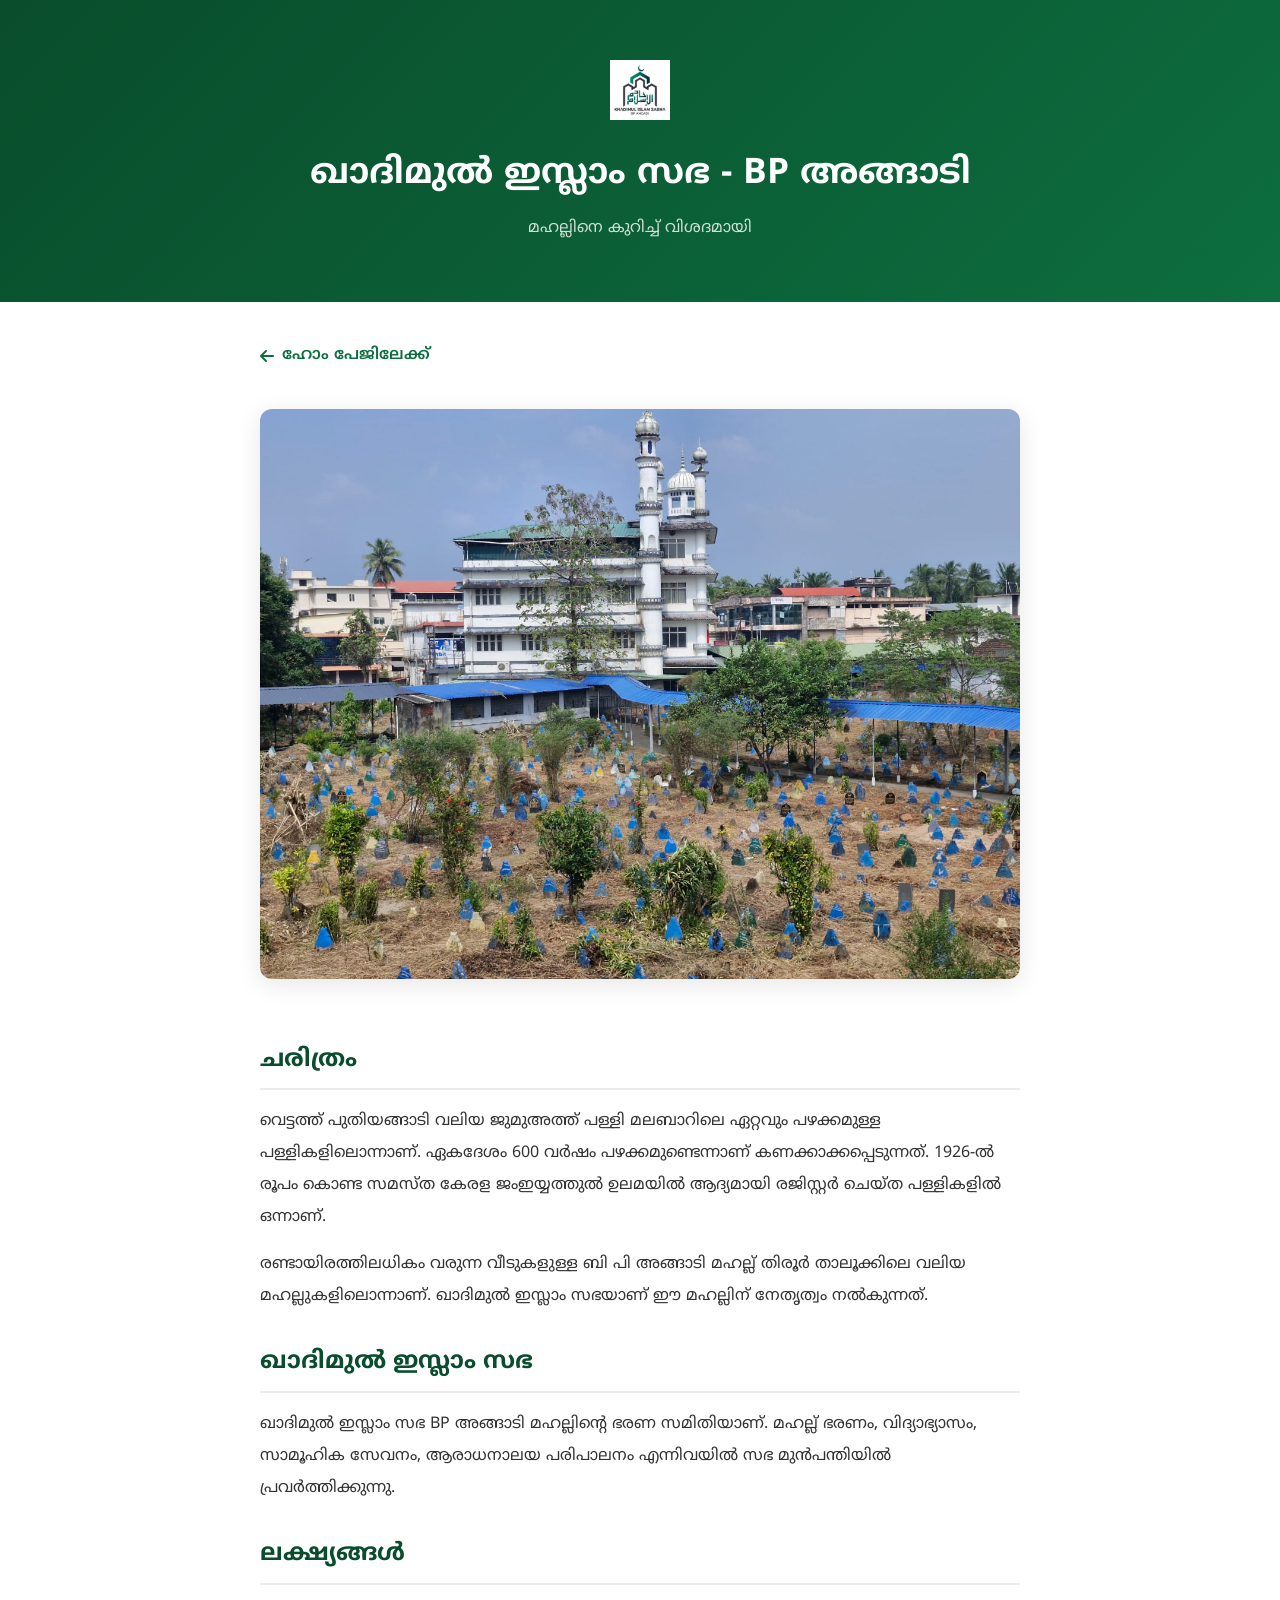
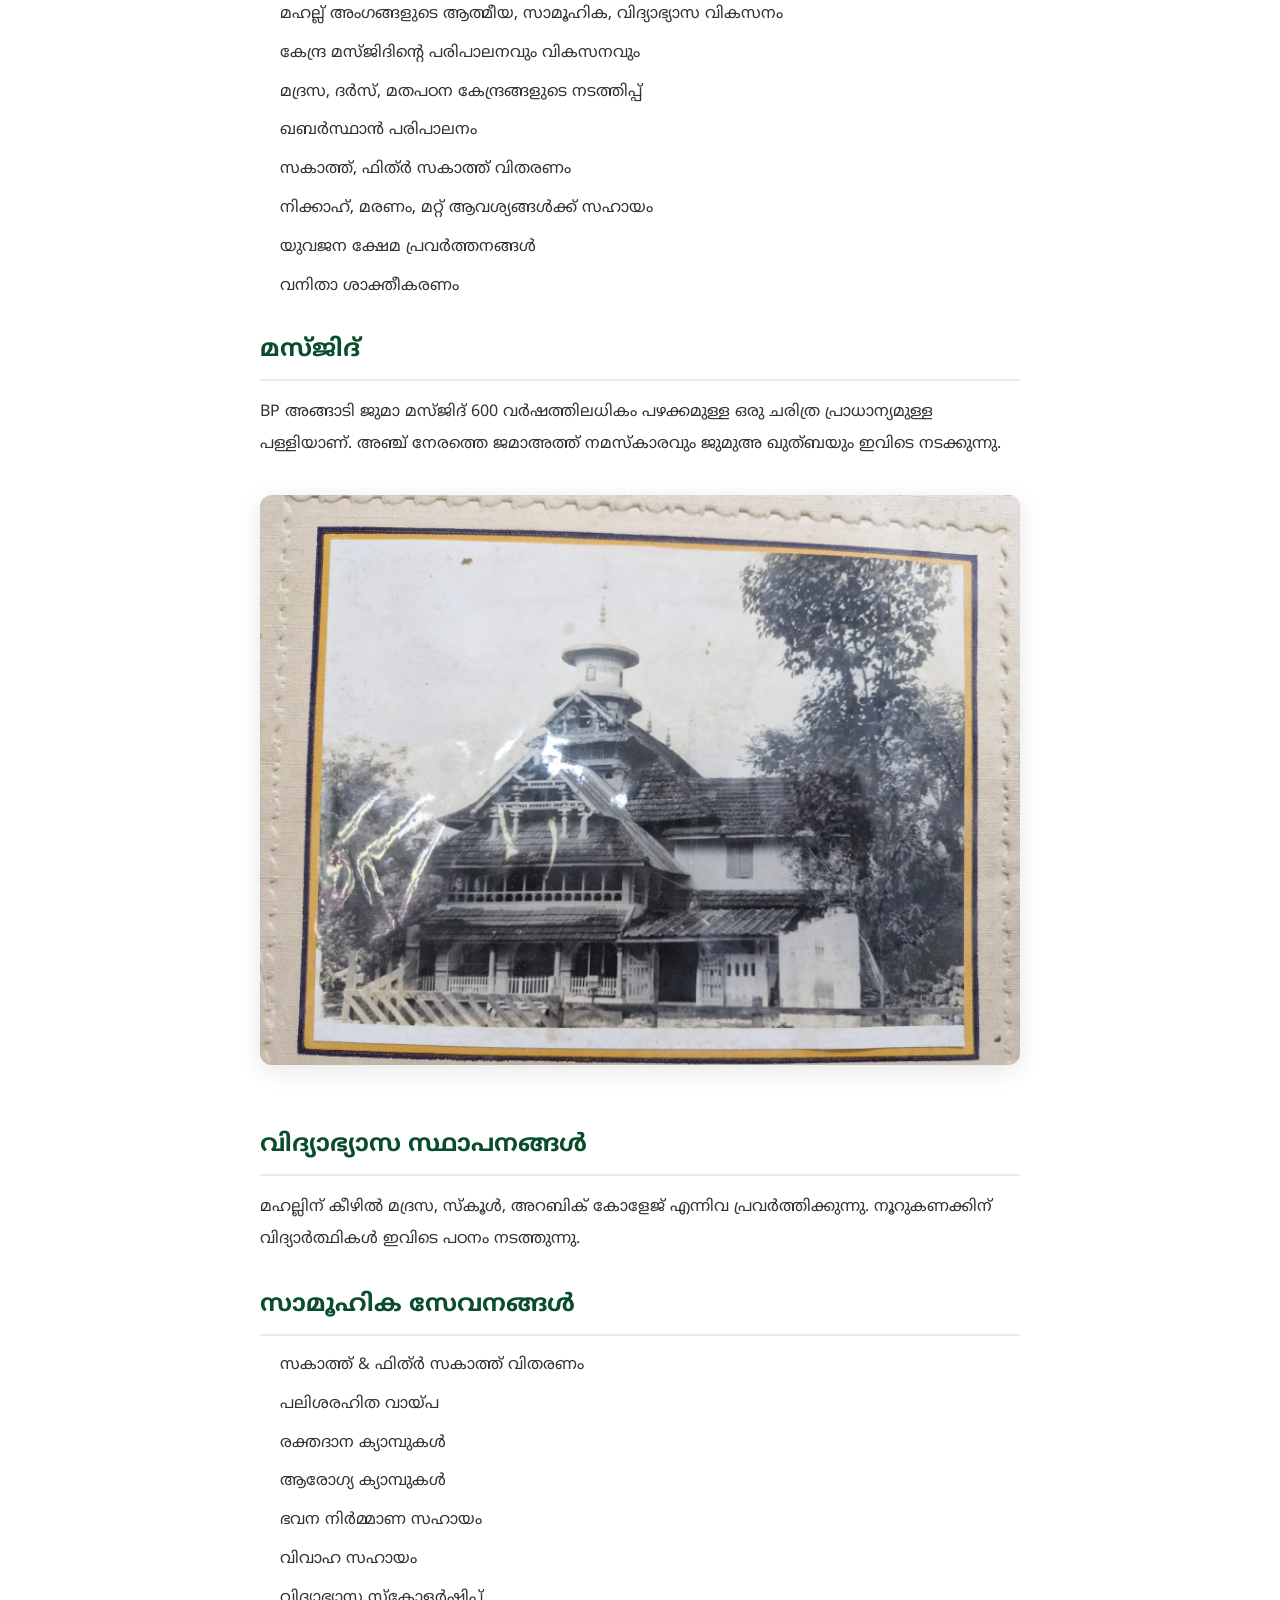
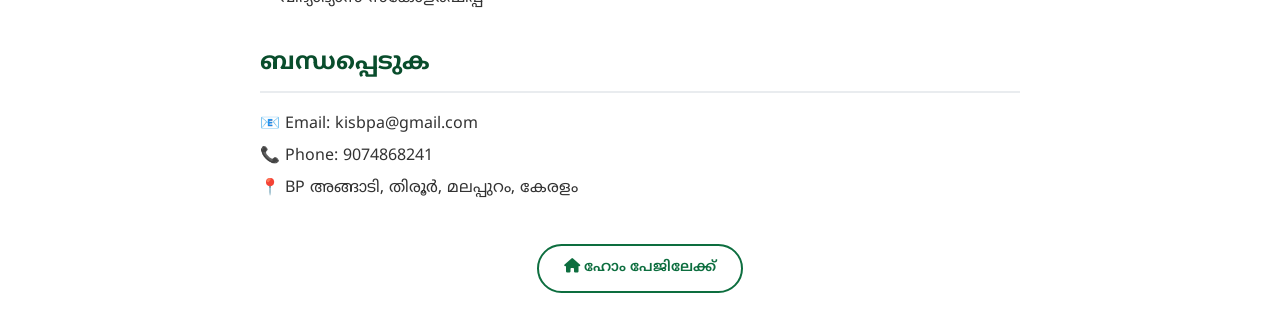
==== about.html @ a4ea9eac "Add detailed About page with Read More link" ====
<!DOCTYPE html>
<html lang="ml">
<head>
    <meta charset="UTF-8">
    <meta name="viewport" content="width=device-width, initial-scale=1.0">
    <title>മഹല്ലിനെ കുറിച്ച് | ഖാദിമുൽ ഇസ്ലാം സഭ BP അങ്ങാടി</title>
    <link rel="stylesheet" href="style.css">
    <link rel="preconnect" href="https://fonts.googleapis.com">
    <link rel="preconnect" href="https://fonts.gstatic.com" crossorigin>
    <link href="https://fonts.googleapis.com/css2?family=Noto+Sans+Malayalam:wght@300;400;500;600;700;800&display=swap" rel="stylesheet">
    <link rel="stylesheet" href="https://cdnjs.cloudflare.com/ajax/libs/font-awesome/6.5.0/css/all.min.css">
    <style>
        .about-page { padding: 40px 0 80px; }
        .about-page-header {
            background: linear-gradient(135deg, var(--primary-dark), var(--primary));
            padding: 60px 20px;
            text-align: center;
            color: var(--white);
        }
        .about-page-header h1 { font-size: 2.2rem; margin-bottom: 10px; }
        .about-page-header p { opacity: 0.8; font-size: 1rem; }
        .about-body {
            max-width: 800px;
            margin: 0 auto;
            padding: 40px 20px;
        }
        .about-body h2 {
            font-size: 1.5rem;
            color: var(--primary-dark);
            margin: 30px 0 15px;
            padding-bottom: 8px;
            border-bottom: 2px solid var(--gray-light);
        }
        .about-body p {
            font-size: 1rem;
            line-height: 2;
            color: var(--text);
            margin-bottom: 15px;
        }
        .about-body ul {
            margin: 15px 0;
            padding-left: 20px;
        }
        .about-body ul li {
            margin-bottom: 10px;
            line-height: 1.8;
            color: var(--text);
        }
        .back-link {
            display: inline-flex;
            align-items: center;
            gap: 8px;
            margin-bottom: 20px;
            color: var(--primary);
            font-weight: 600;
        }
        .back-link:hover { text-decoration: underline; }
        .about-image {
            width: 100%;
            border-radius: 12px;
            margin: 20px 0;
            box-shadow: 0 5px 25px rgba(0,0,0,0.1);
        }
    </style>
</head>
<body>

    <!-- Header -->
    <div class="about-page-header">
        <img src="logo.jpg" alt="Logo" style="height:60px; margin-bottom:15px;">
        <h1>ഖാദിമുൽ ഇസ്ലാം സഭ - BP അങ്ങാടി</h1>
        <p>മഹല്ലിനെ കുറിച്ച് വിശദമായി</p>
    </div>

    <!-- Content -->
    <div class="about-body">
        <a href="index.html" class="back-link"><i class="fas fa-arrow-left"></i> ഹോം പേജിലേക്ക്</a>

        <img src="mosque-new.jpeg" alt="BP Angadi Juma Masjid" class="about-image">

        <h2>ചരിത്രം</h2>
        <p>
            വെട്ടത്ത് പുതിയങ്ങാടി വലിയ ജുമുഅത്ത് പള്ളി മലബാറിലെ ഏറ്റവും പഴക്കമുള്ള 
            പള്ളികളിലൊന്നാണ്. ഏകദേശം 600 വർഷം പഴക്കമുണ്ടെന്നാണ് കണക്കാക്കപ്പെടുന്നത്. 
            1926-ൽ രൂപം കൊണ്ട സമസ്ത കേരള ജംഇയ്യത്തുൽ ഉലമയിൽ ആദ്യമായി രജിസ്റ്റർ ചെയ്ത 
            പള്ളികളിൽ ഒന്നാണ്.
        </p>
        <p>
            രണ്ടായിരത്തിലധികം വരുന്ന വീടുകളുള്ള ബി പി അങ്ങാടി മഹല്ല് തിരൂർ 
            താലൂക്കിലെ വലിയ മഹല്ലുകളിലൊന്നാണ്. ഖാദിമുൽ ഇസ്ലാം സഭയാണ് ഈ മഹല്ലിന് 
            നേതൃത്വം നൽകുന്നത്.
        </p>

        <h2>ഖാദിമുൽ ഇസ്ലാം സഭ</h2>
        <p>
            <!-- ✏️ ഇവിടെ ഖാദിമുൽ ഇസ്ലാം സഭയുടെ ചരിത്രവും പ്രവർത്തനങ്ങളും ചേർക്കുക -->
            ഖാദിമുൽ ഇസ്ലാം സഭ BP അങ്ങാടി മഹല്ലിന്റെ ഭരണ സമിതിയാണ്. 
            മഹല്ല് ഭരണം, വിദ്യാഭ്യാസം, സാമൂഹിക സേവനം, ആരാധനാലയ പരിപാലനം 
            എന്നിവയിൽ സഭ മുൻപന്തിയിൽ പ്രവർത്തിക്കുന്നു.
        </p>

        <h2>ലക്ഷ്യങ്ങൾ</h2>
        <ul>
            <li>മഹല്ല് അംഗങ്ങളുടെ ആത്മീയ, സാമൂഹിക, വിദ്യാഭ്യാസ വികസനം</li>
            <li>കേന്ദ്ര മസ്ജിദിന്റെ പരിപാലനവും വികസനവും</li>
            <li>മദ്രസ, ദർസ്, മതപഠന കേന്ദ്രങ്ങളുടെ നടത്തിപ്പ്</li>
            <li>ഖബർസ്ഥാൻ പരിപാലനം</li>
            <li>സകാത്ത്, ഫിത്ർ സകാത്ത് വിതരണം</li>
            <li>നിക്കാഹ്, മരണം, മറ്റ് ആവശ്യങ്ങൾക്ക് സഹായം</li>
            <li>യുവജന ക്ഷേമ പ്രവർത്തനങ്ങൾ</li>
            <li>വനിതാ ശാക്തീകരണം</li>
        </ul>

        <h2>മസ്ജിദ്</h2>
        <p>
            <!-- ✏️ ഇവിടെ മസ്ജിദിന്റെ വിശദമായ ചരിത്രം ചേർക്കുക -->
            BP അങ്ങാടി ജുമാ മസ്ജിദ് 600 വർഷത്തിലധികം പഴക്കമുള്ള ഒരു ചരിത്ര 
            പ്രാധാന്യമുള്ള പള്ളിയാണ്. അഞ്ച് നേരത്തെ ജമാഅത്ത് നമസ്കാരവും 
            ജുമുഅ ഖുത്ബയും ഇവിടെ നടക്കുന്നു.
        </p>

        <img src="mosque-old.jpeg" alt="പഴയ മസ്ജിദ്" class="about-image">

        <h2>വിദ്യാഭ്യാസ സ്ഥാപനങ്ങൾ</h2>
        <p>
            <!-- ✏️ ഇവിടെ വിദ്യാഭ്യാസ സ്ഥാപനങ്ങളുടെ വിശദാംശങ്ങൾ ചേർക്കുക -->
            മഹല്ലിന് കീഴിൽ മദ്രസ, സ്കൂൾ, അറബിക് കോളേജ് എന്നിവ പ്രവർത്തിക്കുന്നു. 
            നൂറുകണക്കിന് വിദ്യാർത്ഥികൾ ഇവിടെ പഠനം നടത്തുന്നു.
        </p>

        <h2>സാമൂഹിക സേവനങ്ങൾ</h2>
        <ul>
            <li>സകാത്ത് & ഫിത്ർ സകാത്ത് വിതരണം</li>
            <li>പലിശരഹിത വായ്പ</li>
            <li>രക്തദാന ക്യാമ്പുകൾ</li>
            <li>ആരോഗ്യ ക്യാമ്പുകൾ</li>
            <li>ഭവന നിർമ്മാണ സഹായം</li>
            <li>വിവാഹ സഹായം</li>
            <li>വിദ്യാഭ്യാസ സ്കോളർഷിപ്പ്</li>
        </ul>

        <h2>ബന്ധപ്പെടുക</h2>
        <p>
            📧 Email: kisbpa@gmail.com<br>
            📞 Phone: 9074868241<br>
            📍 BP അങ്ങാടി, തിരൂർ, മലപ്പുറം, കേരളം
        </p>

        <div style="text-align:center; margin-top:40px;">
            <a href="index.html" class="btn-outline"><i class="fas fa-home"></i> ഹോം പേജിലേക്ക്</a>
        </div>
    </div>

</body>
</html>
---- style.css ----
/* ===== CSS VARIABLES ===== */
:root {
    --primary: #0d6e3f;
    --primary-dark: #094d2c;
    --primary-light: #12a85c;
    --gold: #c9a84c;
    --gold-light: #f0d87a;
    --dark: #1a1a2e;
    --dark-light: #16213e;
    --white: #ffffff;
    --light-bg: #f4f7fa;
    --gray: #6c757d;
    --gray-light: #e9ecef;
    --text: #333333;
    --shadow: 0 2px 15px rgba(0,0,0,0.08);
    --shadow-md: 0 5px 25px rgba(0,0,0,0.12);
    --shadow-lg: 0 10px 40px rgba(0,0,0,0.15);
    --radius: 8px;
    --radius-lg: 12px;
    --transition: all 0.3s ease;
}

/* ===== RESET ===== */
* {
    margin: 0;
    padding: 0;
    box-sizing: border-box;
}

html {
    scroll-behavior: smooth;
}

body {
    font-family: 'Noto Sans Malayalam', sans-serif;
    line-height: 1.7;
    color: var(--text);
    background: var(--white);
    overflow-x: hidden;
}

a {
    text-decoration: none;
    color: inherit;
    transition: var(--transition);
}

ul {
    list-style: none;
}

img {
    max-width: 100%;
    height: auto;
}

.container {
    max-width: 1200px;
    margin: 0 auto;
    padding: 0 20px;
}

/* ===== TOP BAR ===== */
.top-bar {
    background: var(--dark);
    color: var(--white);
    padding: 8px 0;
    font-size: 0.85rem;
}

.top-bar .container {
    display: flex;
    justify-content: space-between;
    align-items: center;
}

.top-bar-left {
    display: flex;
    gap: 20px;
}

.top-bar-left span {
    display: flex;
    align-items: center;
    gap: 6px;
}

.top-bar-right {
    display: flex;
    gap: 12px;
}

.top-bar-right a {
    color: var(--white);
    width: 28px;
    height: 28px;
    display: flex;
    align-items: center;
    justify-content: center;
    border-radius: 50%;
    background: rgba(255,255,255,0.1);
}

.top-bar-right a:hover {
    background: var(--primary);
}

/* ===== HEADER ===== */
.header {
    background: var(--white);
    box-shadow: var(--shadow);
    position: sticky;
    top: 0;
    z-index: 1000;
    padding: 10px 0;
}

.header .container {
    display: flex;
    justify-content: space-between;
    align-items: center;
}

.logo {
    display: flex;
    align-items: center;
    gap: 12px;
}

.logo-img {
    height: 55px;
    width: auto;
}

.logo-text h1 {
    font-size: 1.3rem;
    color: var(--primary-dark);
    line-height: 1.2;
}

.logo-text span {
    font-size: 0.75rem;
    color: var(--gray);
}

.nav-menu {
    display: flex;
    gap: 2px;
}

.nav-menu a {
    padding: 8px 14px;
    font-size: 0.88rem;
    font-weight: 500;
    color: var(--text);
    border-radius: 5px;
}

.nav-menu a:hover {
    background: var(--primary);
    color: var(--white);
}

.nav-menu a.nav-highlight {
    background: var(--primary);
    color: var(--white);
}

.nav-menu a.nav-highlight:hover {
    background: var(--primary-dark);
}

.nav-toggle {
    display: none;
    background: none;
    border: none;
    font-size: 1.5rem;
    color: var(--dark);
    cursor: pointer;
}

/* ===== FLASH NEWS ===== */
.flash-news {
    background: var(--primary-dark);
    padding: 10px 0;
    overflow: hidden;
}

.flash-news .container {
    display: flex;
    align-items: center;
    gap: 15px;
}

.flash-label {
    background: var(--gold);
    color: var(--dark);
    padding: 4px 12px;
    border-radius: 4px;
    font-size: 0.8rem;
    font-weight: 600;
    white-space: nowrap;
}

.flash-ticker {
    flex: 1;
    overflow: hidden;
    position: relative;
}

.ticker-content {
    display: flex;
    animation: ticker 20s linear infinite;
    white-space: nowrap;
}

.ticker-content a {
    color: var(--white);
    padding: 0 40px;
    font-size: 0.9rem;
}

.ticker-content a:hover {
    color: var(--gold-light);
}

@keyframes ticker {
    0% { transform: translateX(0); }
    100% { transform: translateX(-50%); }
}

/* ===== HERO SLIDER ===== */
.hero-slider {
    position: relative;
    height: 500px;
    overflow: hidden;
}

.slider {
    height: 100%;
    position: relative;
}

.slide {
    position: absolute;
    top: 0;
    left: 0;
    width: 100%;
    height: 100%;
    display: flex;
    align-items: center;
    justify-content: center;
    opacity: 0;
    transition: opacity 0.8s ease;
}

.slide.active {
    opacity: 1;
}

.slide-bg {
    position: absolute;
    top: 0;
    left: 0;
    width: 100%;
    height: 100%;
    background-size: cover;
    background-position: center;
    background-repeat: no-repeat;
}

.slide-bg::after {
    content: '';
    position: absolute;
    top: 0;
    left: 0;
    width: 100%;
    height: 100%;
    background: rgba(0, 0, 0, 0.55);
}

.slide-content {
    text-align: center;
    color: var(--white);
    padding: 20px;
    z-index: 2;
}

.slide-content h2 {
    font-size: 3rem;
    font-weight: 800;
    margin-bottom: 12px;
    text-shadow: 2px 2px 8px rgba(0,0,0,0.3);
}

.slide-content p {
    font-size: 1.2rem;
    margin-bottom: 10px;
    opacity: 0.9;
}

.slide-content .arabic-text {
    font-size: 1.6rem;
    color: var(--gold-light);
    direction: rtl;
    margin-bottom: 25px;
}

.btn-primary {
    display: inline-block;
    background: var(--gold);
    color: var(--dark);
    padding: 12px 30px;
    border-radius: 50px;
    font-weight: 600;
    font-size: 0.95rem;
    transition: var(--transition);
}

.btn-primary:hover {
    background: var(--white);
    color: var(--primary-dark);
    transform: translateY(-2px);
    box-shadow: var(--shadow-md);
}

.btn-outline {
    display: inline-block;
    border: 2px solid var(--primary);
    color: var(--primary);
    padding: 10px 25px;
    border-radius: 50px;
    font-weight: 600;
    font-size: 0.9rem;
}

.btn-outline:hover {
    background: var(--primary);
    color: var(--white);
}

.slider-btn {
    position: absolute;
    top: 50%;
    transform: translateY(-50%);
    background: rgba(255,255,255,0.2);
    border: none;
    color: var(--white);
    width: 45px;
    height: 45px;
    border-radius: 50%;
    cursor: pointer;
    font-size: 1.2rem;
    transition: var(--transition);
    z-index: 10;
}

.slider-btn:hover {
    background: var(--primary);
}

.slider-btn.prev { left: 20px; }
.slider-btn.next { right: 20px; }

.slider-dots {
    position: absolute;
    bottom: 20px;
    left: 50%;
    transform: translateX(-50%);
    display: flex;
    gap: 8px;
    z-index: 10;
}

.slider-dots .dot {
    width: 12px;
    height: 12px;
    border-radius: 50%;
    background: rgba(255,255,255,0.4);
    cursor: pointer;
    transition: var(--transition);
}

.slider-dots .dot.active {
    background: var(--gold);
    transform: scale(1.2);
}

/* ===== SECTIONS ===== */
.section {
    padding: 70px 0;
}

.section-gray {
    background: var(--light-bg);
}

.section-dark {
    background: var(--dark);
}

.section-header {
    text-align: center;
    margin-bottom: 40px;
}

.section-header.light .section-title {
    color: var(--white);
}

.section-header.light .section-tag {
    background: var(--primary);
    color: var(--white);
}

.section-tag {
    display: inline-block;
    background: var(--primary-light);
    color: var(--white);
    padding: 4px 15px;
    border-radius: 20px;
    font-size: 0.8rem;
    font-weight: 600;
    text-transform: uppercase;
    letter-spacing: 1px;
    margin-bottom: 10px;
}

.section-title {
    font-size: 2rem;
    font-weight: 700;
    color: var(--dark);
}

/* ===== ABOUT ===== */
.about-grid {
    display: grid;
    grid-template-columns: 1fr 1fr;
    gap: 40px;
    align-items: center;
}

.image-placeholder {
    background: linear-gradient(135deg, var(--primary-dark), var(--primary-light));
    border-radius: var(--radius-lg);
    display: flex;
    flex-direction: column;
    align-items: center;
    justify-content: center;
    color: var(--white);
    padding: 40px;
    min-height: 200px;
}

.image-placeholder.large {
    min-height: 350px;
}

.image-placeholder.small {
    min-height: 180px;
    padding: 30px;
}

.image-placeholder i {
    font-size: 3rem;
    margin-bottom: 10px;
    opacity: 0.8;
}

.image-placeholder p {
    font-size: 0.9rem;
    opacity: 0.7;
}

.about-content p {
    color: var(--gray);
    margin-bottom: 15px;
    font-size: 0.95rem;
    line-height: 1.9;
}

.about-features {
    display: grid;
    grid-template-columns: 1fr 1fr;
    gap: 12px;
    margin: 20px 0 25px;
}

.feature {
    display: flex;
    align-items: center;
    gap: 10px;
    padding: 10px 15px;
    background: var(--light-bg);
    border-radius: var(--radius);
    font-size: 0.88rem;
    font-weight: 500;
}

.feature i {
    color: var(--primary);
    font-size: 1.1rem;
}

/* ===== STATS ===== */
.stats-section {
    background: linear-gradient(135deg, var(--primary-dark), var(--primary));
    padding: 50px 0;
}

.stats-grid {
    display: grid;
    grid-template-columns: repeat(6, 1fr);
    gap: 20px;
    text-align: center;
}

.stat-item {
    color: var(--white);
    padding: 20px 10px;
}

.stat-icon {
    font-size: 1.8rem;
    margin-bottom: 8px;
    opacity: 0.8;
}

.stat-number {
    font-size: 2.2rem;
    font-weight: 800;
}

.stat-label {
    font-size: 0.8rem;
    opacity: 0.8;
    margin-top: 5px;
}

/* ===== MOSQUE ===== */
.mosque-grid {
    display: grid;
    grid-template-columns: 1fr 1fr;
    gap: 30px;
}

.mosque-card {
    background: var(--white);
    border-radius: var(--radius-lg);
    overflow: hidden;
    box-shadow: var(--shadow);
}

.mosque-info-text {
    padding: 25px;
}

.mosque-persons {
    display: flex;
    flex-direction: column;
    gap: 15px;
}

.mosque-person {
    display: flex;
    align-items: center;
    gap: 15px;
    padding: 12px;
    background: var(--light-bg);
    border-radius: var(--radius);
    transition: var(--transition);
}

.mosque-person:hover {
    background: var(--gray-light);
}

.person-photo {
    width: 65px;
    height: 65px;
    border-radius: 50%;
    overflow: hidden;
    flex-shrink: 0;
    border: 3px solid var(--primary);
}

.person-photo img {
    width: 100%;
    height: 100%;
    object-fit: cover;
}

.person-info {
    flex: 1;
}

.person-role {
    display: inline-block;
    background: var(--primary);
    color: var(--white);
    padding: 2px 10px;
    border-radius: 12px;
    font-size: 0.7rem;
    font-weight: 600;
    text-transform: uppercase;
    letter-spacing: 0.5px;
    margin-bottom: 4px;
}

.person-info h4 {
    font-size: 0.92rem;
    color: var(--dark);
}

.mosque-info-text h3 {
    color: var(--primary-dark);
    margin-bottom: 10px;
    font-size: 1rem;
}

.prayer-card {
    background: var(--white);
    border-radius: var(--radius-lg);
    padding: 25px;
    box-shadow: var(--shadow);
}

.prayer-card h3 {
    color: var(--primary-dark);
    margin-bottom: 20px;
    font-size: 1.1rem;
}

.prayer-table {
    display: flex;
    flex-direction: column;
}

.prayer-row {
    display: flex;
    justify-content: space-between;
    align-items: center;
    padding: 12px 15px;
    border-bottom: 1px solid var(--gray-light);
    border-radius: var(--radius);
    transition: var(--transition);
}

.prayer-row:hover {
    background: var(--light-bg);
}

.prayer-row.juma {
    background: var(--primary);
    color: var(--white);
    margin-top: 8px;
    border: none;
}

.prayer-row.juma:hover {
    background: var(--primary-dark);
}

.prayer-name {
    font-weight: 500;
    display: flex;
    align-items: center;
    gap: 8px;
}

.prayer-time {
    font-weight: 700;
    font-size: 1rem;
}

/* ===== NOTIFICATIONS ===== */
.notification-list {
    display: flex;
    flex-direction: column;
    gap: 15px;
}

.notification-item {
    display: flex;
    align-items: center;
    gap: 15px;
    padding: 20px;
    background: var(--white);
    border-radius: var(--radius-lg);
    box-shadow: var(--shadow);
    border-left: 4px solid var(--primary);
    transition: var(--transition);
}

.notification-item:hover {
    transform: translateX(5px);
    box-shadow: var(--shadow-md);
}

.notif-icon {
    width: 45px;
    height: 45px;
    background: var(--primary);
    color: var(--white);
    border-radius: 50%;
    display: flex;
    align-items: center;
    justify-content: center;
    font-size: 1rem;
    flex-shrink: 0;
}

.notif-content {
    flex: 1;
}

.notif-content h4 {
    color: var(--dark);
    margin-bottom: 4px;
    font-size: 0.95rem;
}

.notif-content p {
    color: var(--gray);
    font-size: 0.85rem;
}

.notif-date {
    color: var(--gray);
    font-size: 0.8rem;
    white-space: nowrap;
}

/* ===== EDUCATION ===== */
.edu-grid {
    display: grid;
    grid-template-columns: repeat(3, 1fr);
    gap: 25px;
}

.edu-card {
    background: var(--white);
    border-radius: var(--radius-lg);
    padding: 30px;
    box-shadow: var(--shadow);
    transition: var(--transition);
    border-top: 4px solid var(--primary);
}

.edu-card:hover {
    transform: translateY(-5px);
    box-shadow: var(--shadow-lg);
}

.edu-header {
    display: flex;
    align-items: center;
    gap: 12px;
    margin-bottom: 8px;
}

.edu-header i {
    font-size: 1.8rem;
    color: var(--primary);
}

.edu-header h3 {
    font-size: 1rem;
    color: var(--dark);
}

.edu-type {
    color: var(--gold);
    font-weight: 600;
    font-size: 0.85rem;
    margin-bottom: 15px;
}

.edu-details {
    display: flex;
    flex-direction: column;
    gap: 8px;
    margin-bottom: 15px;
}

.edu-detail {
    font-size: 0.88rem;
    color: var(--gray);
    display: flex;
    align-items: center;
    gap: 8px;
}

.edu-detail i {
    color: var(--primary);
    width: 16px;
    font-size: 0.8rem;
}

.edu-footer {
    border-top: 2px solid var(--gray-light);
    padding-top: 12px;
    font-size: 0.88rem;
}

/* ===== COMMITTEE ===== */
.committee-term {
    text-align: center;
    color: var(--gray);
    margin-bottom: 30px;
    font-size: 1rem;
}

.leaders-grid {
    display: grid;
    grid-template-columns: repeat(4, 1fr);
    gap: 25px;
    margin-bottom: 30px;
}

.leader-card {
    background: var(--white);
    border-radius: var(--radius-lg);
    padding: 30px;
    text-align: center;
    box-shadow: var(--shadow);
    border-bottom: 4px solid var(--gold);
    transition: var(--transition);
}

.leader-card:hover {
    transform: translateY(-5px);
    box-shadow: var(--shadow-lg);
}

.leader-photo {
    width: 100px;
    height: 100px;
    border-radius: 50%;
    background: linear-gradient(135deg, var(--primary), var(--primary-light));
    display: flex;
    align-items: center;
    justify-content: center;
    margin: 0 auto 15px;
    color: var(--white);
    font-size: 2.5rem;
    overflow: hidden;
}

.leader-photo img {
    width: 100%;
    height: 100%;
    object-fit: cover;
}

.leader-card h3 {
    font-size: 1.1rem;
    color: var(--dark);
    margin-bottom: 5px;
}

.leader-role {
    color: var(--primary);
    font-weight: 600;
    font-size: 0.8rem;
    text-transform: uppercase;
    letter-spacing: 1px;
    margin-bottom: 8px;
}

.leader-phone {
    color: var(--gray);
    font-size: 0.85rem;
}

.members-grid {
    display: grid;
    grid-template-columns: repeat(6, 1fr);
    gap: 15px;
}

.member-card {
    background: var(--white);
    border-radius: var(--radius);
    padding: 20px 15px;
    text-align: center;
    box-shadow: var(--shadow);
    transition: var(--transition);
}

.member-card:hover {
    transform: translateY(-3px);
    box-shadow: var(--shadow-md);
}

.member-photo {
    width: 60px;
    height: 60px;
    border-radius: 50%;
    background: var(--light-bg);
    display: flex;
    align-items: center;
    justify-content: center;
    margin: 0 auto 10px;
    color: var(--primary);
    font-size: 1.5rem;
}

.member-card h4 {
    font-size: 0.85rem;
    color: var(--dark);
    margin-bottom: 3px;
}

.member-card p {
    font-size: 0.75rem;
    color: var(--gray);
}

/* ===== PROJECTS ===== */
.projects-grid {
    display: grid;
    grid-template-columns: repeat(5, 1fr);
    gap: 15px;
}

.project-item {
    display: flex;
    flex-direction: column;
    align-items: center;
    gap: 10px;
    padding: 25px 15px;
    background: rgba(255,255,255,0.08);
    border: 1px solid rgba(255,255,255,0.15);
    border-radius: var(--radius-lg);
    color: var(--white);
    text-align: center;
    transition: var(--transition);
}

.project-item:hover {
    background: var(--primary);
    border-color: var(--primary);
    transform: translateY(-3px);
}

.project-item.highlight-project {
    background: var(--primary);
    border-color: var(--gold);
    border-width: 2px;
}

.project-item.highlight-project i {
    color: var(--white);
}

.project-item.highlight-project:hover {
    background: var(--primary-light);
}

.project-item i {
    font-size: 1.8rem;
    color: var(--gold);
}

.project-item span {
    font-size: 0.82rem;
    font-weight: 500;
}

/* ===== NEWS ===== */
.news-grid {
    display: grid;
    grid-template-columns: repeat(3, 1fr);
    gap: 25px;
}

.news-card {
    background: var(--white);
    border-radius: var(--radius-lg);
    overflow: hidden;
    box-shadow: var(--shadow);
    transition: var(--transition);
}

.news-card:hover {
    transform: translateY(-5px);
    box-shadow: var(--shadow-lg);
}

.news-image {
    position: relative;
}

.news-date {
    position: absolute;
    bottom: 10px;
    left: 10px;
    background: var(--primary);
    color: var(--white);
    padding: 4px 12px;
    border-radius: 4px;
    font-size: 0.75rem;
}

.news-body {
    padding: 20px;
}

.news-body h3 {
    font-size: 1rem;
    color: var(--dark);
    margin-bottom: 10px;
    line-height: 1.5;
}

.news-body p {
    font-size: 0.88rem;
    color: var(--gray);
    margin-bottom: 12px;
    display: -webkit-box;
    -webkit-line-clamp: 3;
    -webkit-box-orient: vertical;
    overflow: hidden;
}

.read-more {
    color: var(--primary);
    font-size: 0.85rem;
    font-weight: 600;
}

.read-more:hover {
    color: var(--primary-dark);
}

/* ===== GALLERY ===== */
.gallery-grid {
    display: grid;
    grid-template-columns: repeat(3, 1fr);
    gap: 20px;
}

.gallery-item {
    border-radius: var(--radius-lg);
    overflow: hidden;
    box-shadow: var(--shadow);
    transition: var(--transition);
}

.gallery-item:hover {
    transform: scale(1.03);
    box-shadow: var(--shadow-lg);
}

.image-placeholder.gallery-ph {
    min-height: 200px;
    background: linear-gradient(135deg, #2d3436, #636e72);
}

/* ===== QABARSTAN ===== */
.qabarstan-content {
    max-width: 600px;
    margin: 0 auto;
}

.qabarstan-card {
    background: var(--white);
    border-radius: var(--radius-lg);
    padding: 40px;
    text-align: center;
    box-shadow: var(--shadow);
    border-top: 4px solid var(--primary);
}

.qabarstan-icon {
    font-size: 3rem;
    color: var(--primary);
    margin-bottom: 15px;
}

.qabarstan-card h3 {
    font-size: 1.3rem;
    color: var(--dark);
    margin-bottom: 10px;
}

.qabarstan-card > p {
    color: var(--gray);
    margin-bottom: 20px;
}

.qabarstan-details {
    text-align: left;
    max-width: 350px;
    margin: 0 auto;
}

.qabarstan-details div {
    padding: 10px 0;
    border-bottom: 1px solid var(--gray-light);
    font-size: 0.9rem;
    color: var(--gray);
}

.qabarstan-details i {
    color: var(--primary);
    width: 20px;
    margin-right: 8px;
}

/* ===== CONTACT ===== */
.contact-grid {
    display: grid;
    grid-template-columns: 1fr 1fr;
    gap: 30px;
}

.contact-info-cards {
    display: grid;
    grid-template-columns: 1fr 1fr;
    gap: 15px;
}

.contact-card {
    background: var(--white);
    padding: 25px;
    border-radius: var(--radius-lg);
    box-shadow: var(--shadow);
    text-align: center;
}

.contact-card i {
    font-size: 1.8rem;
    color: var(--primary);
    margin-bottom: 10px;
}

.contact-card h4 {
    color: var(--dark);
    margin-bottom: 8px;
    font-size: 0.95rem;
}

.contact-card p {
    color: var(--gray);
    font-size: 0.85rem;
}

.map-placeholder {
    background: var(--gray-light);
    border-radius: var(--radius-lg);
    height: 100%;
    min-height: 300px;
    display: flex;
    flex-direction: column;
    align-items: center;
    justify-content: center;
    color: var(--gray);
}

.map-placeholder i {
    font-size: 3rem;
    margin-bottom: 10px;
}

/* ===== FOOTER ===== */
.footer {
    background: var(--dark);
    color: rgba(255,255,255,0.8);
    padding: 60px 0 0;
}

.footer-grid {
    display: grid;
    grid-template-columns: 2fr 1fr 1.5fr;
    gap: 40px;
    padding-bottom: 40px;
    border-bottom: 1px solid rgba(255,255,255,0.1);
}

.footer-logo {
    display: flex;
    align-items: center;
    gap: 10px;
    margin-bottom: 15px;
}

.footer-logo-img {
    height: 45px;
    width: auto;
}

.footer-logo h3 {
    color: var(--white);
    font-size: 1.2rem;
}

.footer-about p {
    font-size: 0.88rem;
    margin-bottom: 15px;
    line-height: 1.8;
}

.footer-social {
    display: flex;
    gap: 10px;
}

.footer-social a {
    width: 36px;
    height: 36px;
    background: rgba(255,255,255,0.1);
    border-radius: 50%;
    display: flex;
    align-items: center;
    justify-content: center;
    color: var(--white);
}

.footer-social a:hover {
    background: var(--primary);
}

.footer-links h4,
.footer-contact h4 {
    color: var(--white);
    margin-bottom: 15px;
    font-size: 1rem;
}

.footer-links ul li {
    margin-bottom: 8px;
}

.footer-links ul li a {
    color: rgba(255,255,255,0.7);
    font-size: 0.88rem;
}

.footer-links ul li a:hover {
    color: var(--gold);
    padding-left: 5px;
}

.footer-contact p {
    font-size: 0.85rem;
    margin-bottom: 8px;
    display: flex;
    align-items: center;
    gap: 8px;
}

.footer-contact i {
    color: var(--primary-light);
    width: 16px;
}

.footer-bottom {
    text-align: center;
    padding: 20px 0;
    font-size: 0.85rem;
}

.footer-arabic {
    color: var(--gold);
    margin-top: 8px;
    font-size: 0.9rem;
}

/* ===== WHATSAPP FLOAT ===== */
.whatsapp-float {
    position: fixed;
    bottom: 25px;
    right: 25px;
    width: 55px;
    height: 55px;
    background: #25d366;
    color: var(--white);
    border-radius: 50%;
    display: flex;
    align-items: center;
    justify-content: center;
    font-size: 1.8rem;
    box-shadow: var(--shadow-md);
    z-index: 999;
    animation: pulse 2s infinite;
}

@keyframes pulse {
    0%, 100% { transform: scale(1); }
    50% { transform: scale(1.05); }
}

/* ===== SCROLL TOP ===== */
.scroll-top {
    position: fixed;
    bottom: 90px;
    right: 28px;
    width: 42px;
    height: 42px;
    background: var(--primary);
    color: var(--white);
    border: none;
    border-radius: 50%;
    cursor: pointer;
    font-size: 1rem;
    box-shadow: var(--shadow);
    z-index: 999;
    opacity: 0;
    visibility: hidden;
    transition: var(--transition);
}

.scroll-top.visible {
    opacity: 1;
    visibility: visible;
}

.scroll-top:hover {
    background: var(--primary-dark);
    transform: translateY(-3px);
}

/* ===== RESPONSIVE ===== */
@media (max-width: 1024px) {
    .stats-grid {
        grid-template-columns: repeat(3, 1fr);
    }
    .projects-grid {
        grid-template-columns: repeat(3, 1fr);
    }
    .members-grid {
        grid-template-columns: repeat(3, 1fr);
    }
}

@media (max-width: 768px) {
    .top-bar-left {
        display: none;
    }
    
    .nav-toggle {
        display: block;
    }
    
    .nav-menu {
        position: fixed;
        top: 0;
        right: -100%;
        width: 75%;
        height: 100vh;
        background: var(--white);
        flex-direction: column;
        padding: 80px 20px 20px;
        box-shadow: var(--shadow-lg);
        transition: var(--transition);
        z-index: 999;
    }
    
    .nav-menu.active {
        right: 0;
    }
    
    .nav-menu a {
        display: block;
        padding: 12px 15px;
        border-bottom: 1px solid var(--gray-light);
    }
    
    .hero-slider {
        height: 350px;
    }
    
    .slide-content h2 {
        font-size: 1.8rem;
    }
    
    .about-grid,
    .mosque-grid,
    .contact-grid {
        grid-template-columns: 1fr;
    }
    
    .stats-grid {
        grid-template-columns: repeat(2, 1fr);
    }
    
    .edu-grid,
    .news-grid,
    .leaders-grid,
    .gallery-grid {
        grid-template-columns: 1fr;
    }
    
    .members-grid {
        grid-template-columns: repeat(2, 1fr);
    }
    
    .projects-grid {
        grid-template-columns: repeat(2, 1fr);
    }
    
    .footer-grid {
        grid-template-columns: 1fr;
    }
    
    .contact-info-cards {
        grid-template-columns: 1fr;
    }
    
    .section-title {
        font-size: 1.6rem;
    }
    
    .section {
        padding: 50px 0;
    }
}

@media (max-width: 480px) {
    .slide-content h2 {
        font-size: 1.4rem;
    }
    
    .stats-grid {
        grid-template-columns: repeat(2, 1fr);
        gap: 10px;
    }
    
    .stat-number {
        font-size: 1.6rem;
    }
    
    .projects-grid {
        grid-template-columns: repeat(2, 1fr);
    }
    
    .members-grid {
        grid-template-columns: repeat(2, 1fr);
    }
}
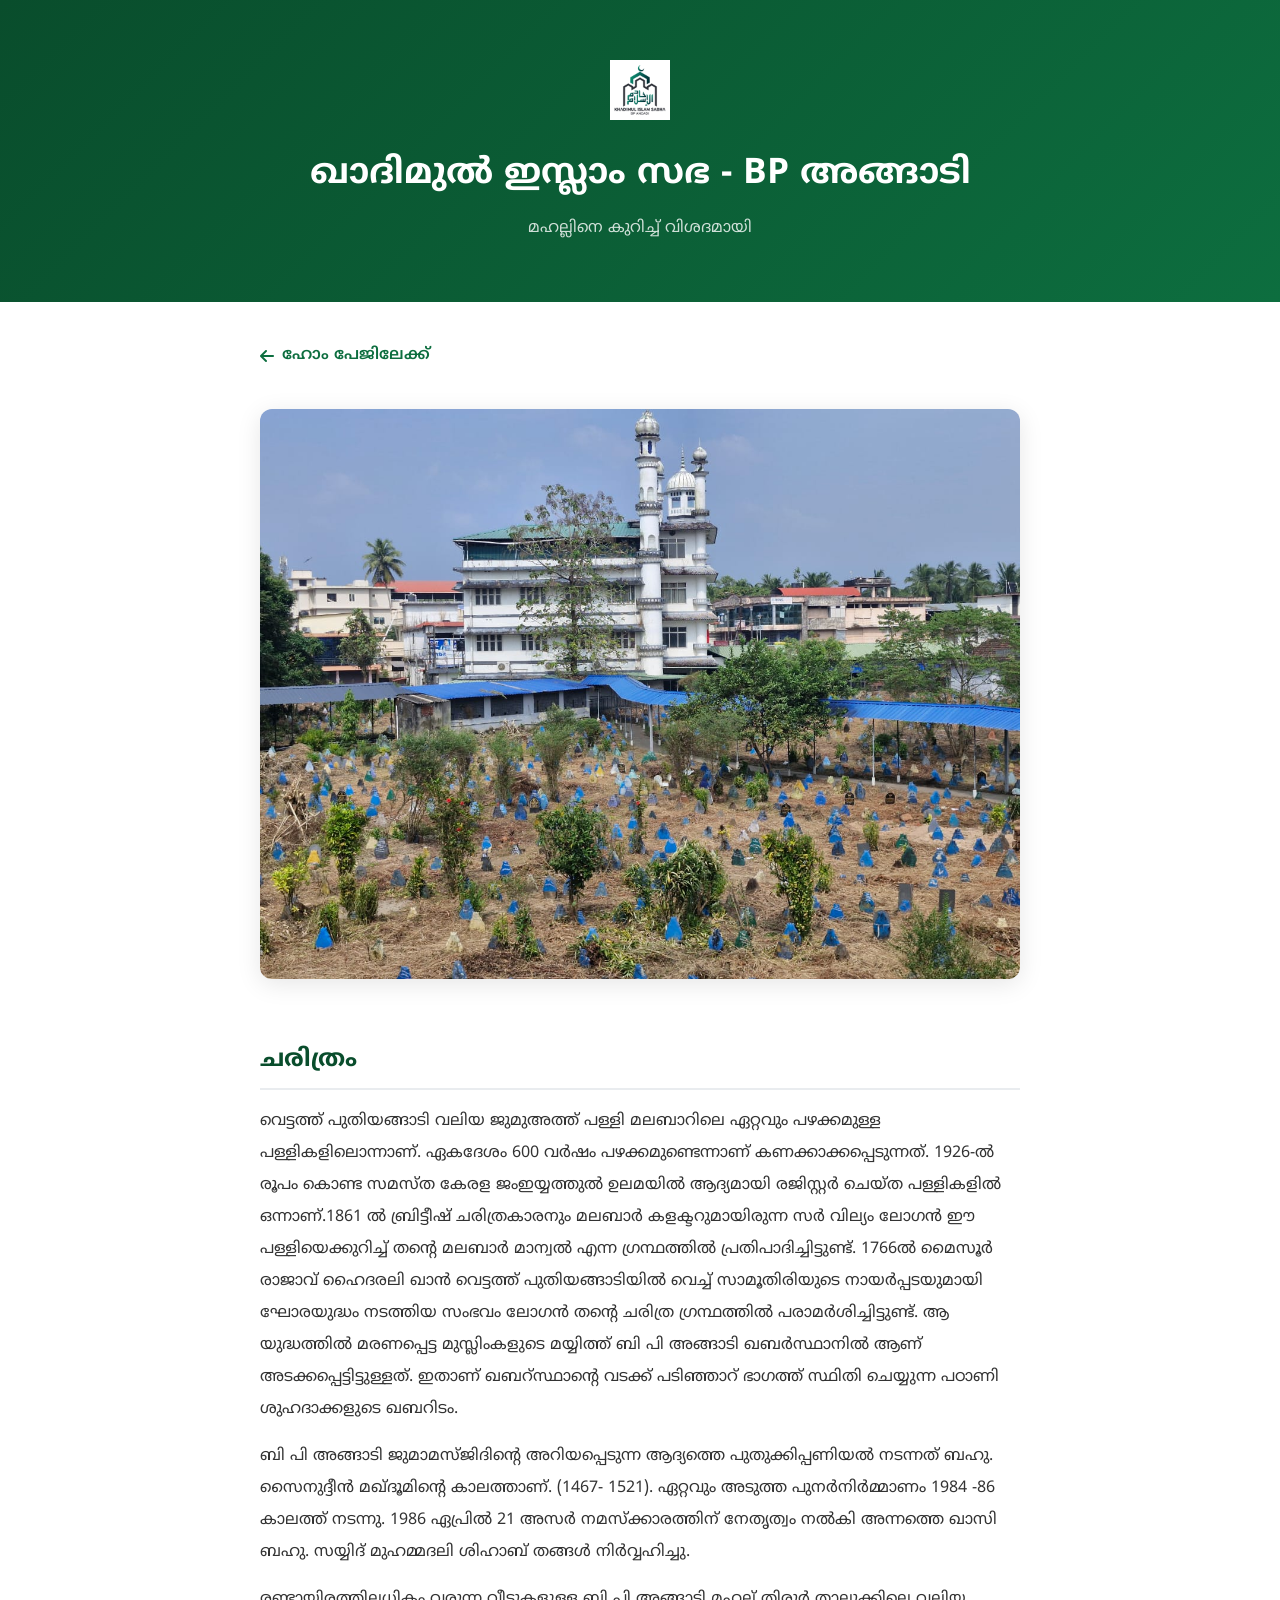
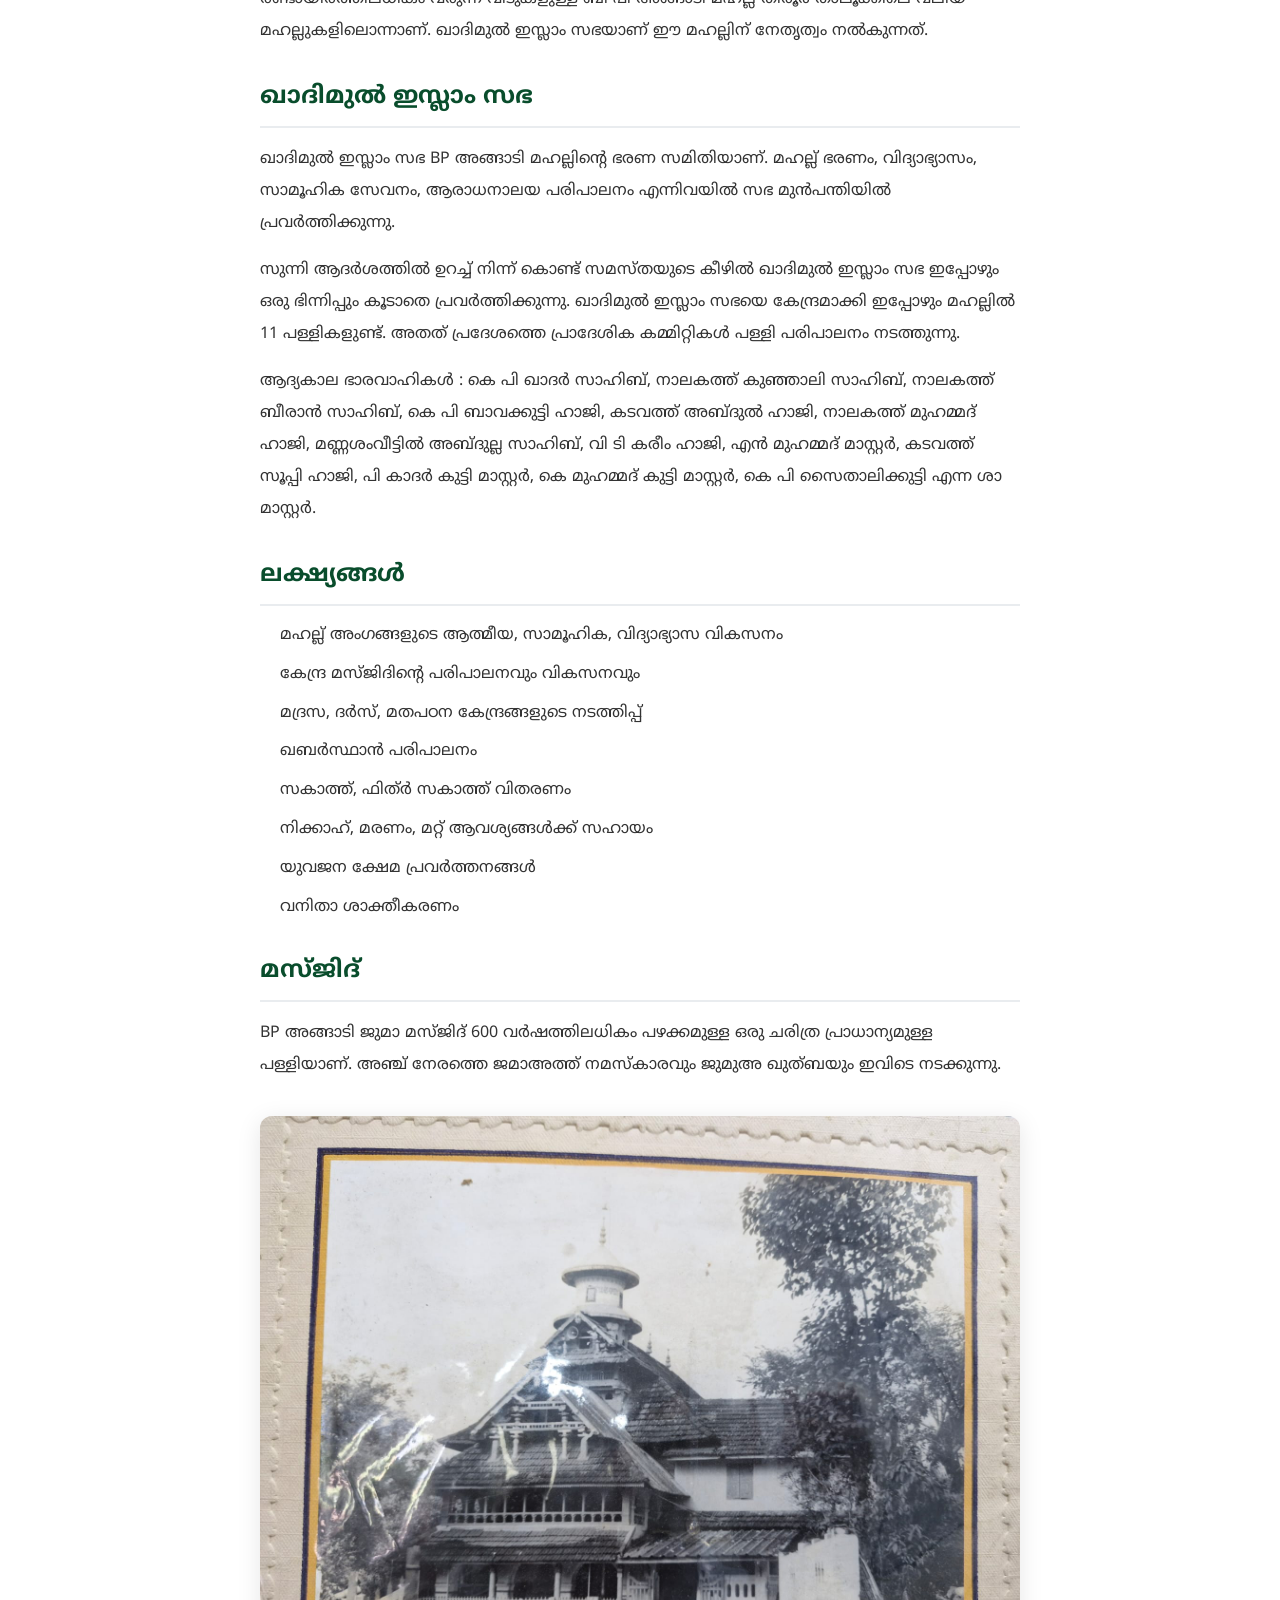
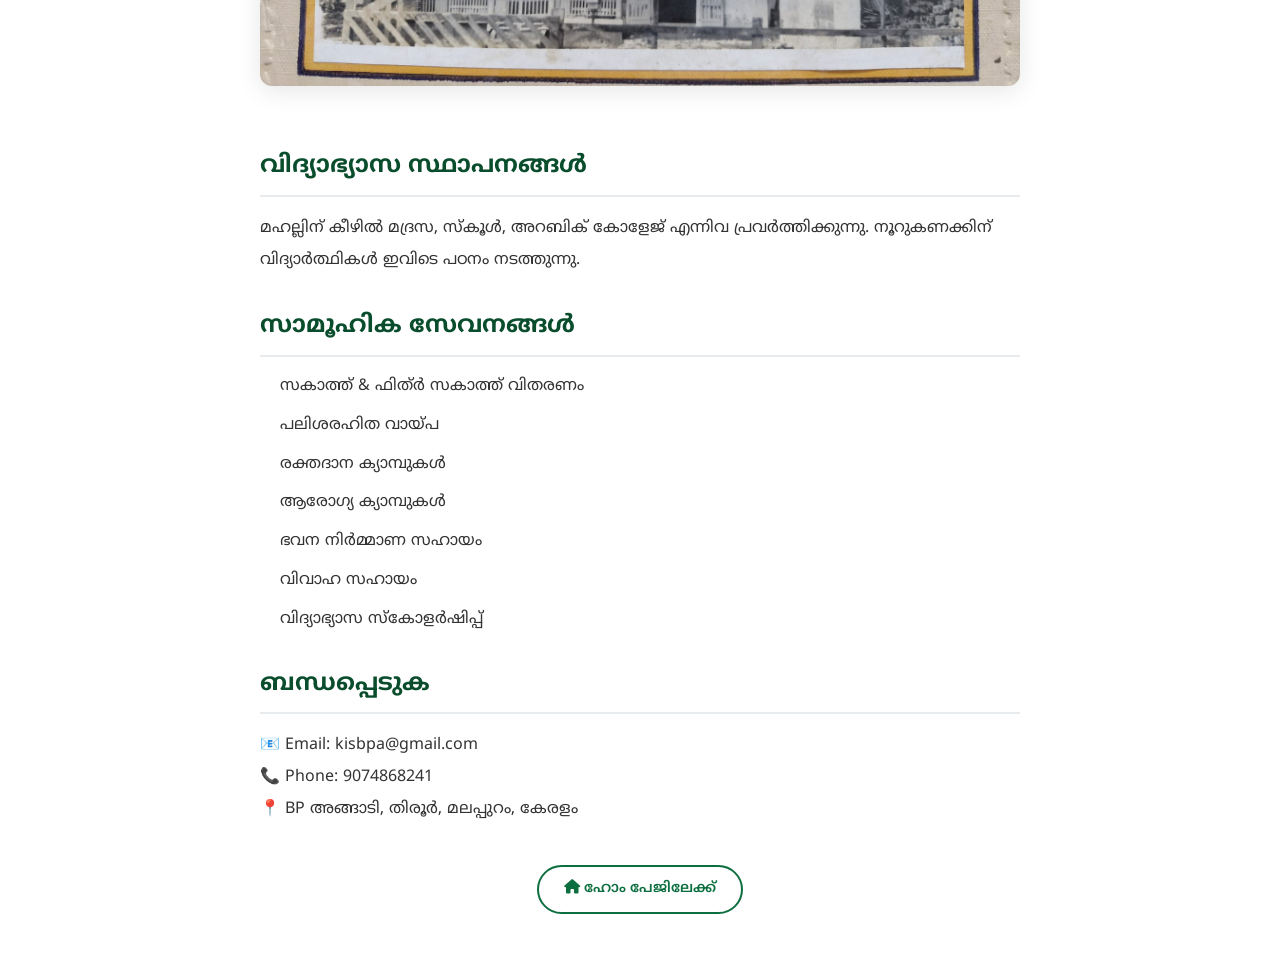
==== commit 13e79516: "Update data" ====
--- a/about.html
+++ b/about.html
@@ -83,7 +83,10 @@
             വെട്ടത്ത് പുതിയങ്ങാടി വലിയ ജുമുഅത്ത് പള്ളി മലബാറിലെ ഏറ്റവും പഴക്കമുള്ള 
             പള്ളികളിലൊന്നാണ്. ഏകദേശം 600 വർഷം പഴക്കമുണ്ടെന്നാണ് കണക്കാക്കപ്പെടുന്നത്. 
             1926-ൽ രൂപം കൊണ്ട സമസ്ത കേരള ജംഇയ്യത്തുൽ ഉലമയിൽ ആദ്യമായി രജിസ്റ്റർ ചെയ്ത 
-            പള്ളികളിൽ ഒന്നാണ്.
+            പള്ളികളിൽ ഒന്നാണ്.1861 ൽ ബ്രിട്ടീഷ് ചരിത്രകാരനും മലബാർ കളക്ടറുമായിരുന്ന സർ വില്യം ലോ​ഗൻ ഈ പള്ളിയെക്കുറിച്ച് തന്റെ മലബാർ മാന്വൽ എന്ന ​ഗ്രന്ഥത്തിൽ പ്രതിപാദിച്ചിട്ടുണ്ട്. 1766ൽ മൈസൂർ രാജാവ് ഹൈദരലി ഖാൻ വെട്ടത്ത് പുതിയങ്ങാടിയിൽ വെച്ച് സാമൂതിരിയുടെ നായർപ്പടയുമായി ഘോരയുദ്ധം നടത്തിയ സംഭവം ലോ​ഗൻ തന്റെ ചരിത്ര ​ഗ്രന്ഥത്തിൽ പരാമർശിച്ചിട്ടുണ്ട്. ആ യുദ്ധത്തിൽ മരണപ്പെട്ട മുസ്ലിംകളുടെ മയ്യിത്ത് ബി പി അങ്ങാടി ഖബർസ്ഥാനിൽ ആണ് അടക്കപ്പെട്ടിട്ടുള്ളത്. ഇതാണ് ഖബറ്‍സ്ഥാന്റെ വടക്ക് പടിഞ്ഞാറ് ഭാ​ഗത്ത് സ്ഥിതി ചെയ്യുന്ന പഠാണി ശുഹദാക്കളുടെ ഖബറിടം.
+        </p>
+        <p>
+            ബി പി അങ്ങാടി ജുമാമസ്ജിദിന്റെ അറിയപ്പെടുന്ന ആദ്യത്തെ പുതുക്കിപ്പണിയൽ നടന്നത് ബഹു. സൈനുദ്ദീൻ മഖ്ദൂമിന്റെ കാലത്താണ്. (1467- 1521). ഏറ്റവും അടുത്ത പുനർനിർമ്മാണം 1984 -86 കാലത്ത് നടന്നു. 1986 ഏപ്രിൽ 21 അസർ നമസ്ക്കാരത്തിന് നേതൃത്വം നൽകി അന്നത്തെ ഖാസി ബഹു. സയ്യിദ് മുഹമ്മദലി ശിഹാബ് തങ്ങൾ നിർവ്വഹിച്ചു.
         </p>
         <p>
             രണ്ടായിരത്തിലധികം വരുന്ന വീടുകളുള്ള ബി പി അങ്ങാടി മഹല്ല് തിരൂർ 
@@ -96,7 +99,13 @@
             <!-- ✏️ ഇവിടെ ഖാദിമുൽ ഇസ്ലാം സഭയുടെ ചരിത്രവും പ്രവർത്തനങ്ങളും ചേർക്കുക -->
             ഖാദിമുൽ ഇസ്ലാം സഭ BP അങ്ങാടി മഹല്ലിന്റെ ഭരണ സമിതിയാണ്. 
             മഹല്ല് ഭരണം, വിദ്യാഭ്യാസം, സാമൂഹിക സേവനം, ആരാധനാലയ പരിപാലനം 
-            എന്നിവയിൽ സഭ മുൻപന്തിയിൽ പ്രവർത്തിക്കുന്നു.
+            എന്നിവയിൽ സഭ മുൻപന്തിയിൽ പ്രവർത്തിക്കുന്നു. 
+        </p>
+        <p>
+            സുന്നി ആദർശത്തിൽ ഉറച്ച് നിന്ന് കൊണ്ട് സമസ്തയുടെ കീഴിൽ ഖാദിമുൽ ഇസ്ലാം സഭ ഇപ്പോഴും ഒരു ഭിന്നിപ്പും കൂടാതെ പ്രവർത്തിക്കുന്നു. ഖാദിമുൽ ഇസ്ലാം സഭയെ കേന്ദ്രമാക്കി ഇപ്പോഴും മഹല്ലിൽ 11 പള്ളികളുണ്ട്. അതത് പ്രദേശത്തെ പ്രാദേശിക കമ്മിറ്റികൾ പള്ളി പരിപാലനം നടത്തുന്നു. 
+        </p>
+        <p>
+            ആദ്യകാല ഭാരവാഹികൾ : കെ പി ഖാദർ സാഹിബ്, നാലകത്ത് കുഞ്ഞാലി സാഹിബ്, നാലകത്ത് ബീരാൻ സാഹിബ്, കെ പി ബാവക്കുട്ടി ഹാജി, കടവത്ത് അബ്ദുൽ ഹാജി, നാലകത്ത് മുഹമ്മദ് ഹാജി, മണ്ണശംവീട്ടിൽ അബ്ദുല്ല സാഹിബ്, വി ടി കരീം ഹാജി, എൻ മുഹമ്മദ് മാസ്റ്റർ, കടവത്ത് സൂപ്പി ഹാജി, പി കാദർ കുട്ടി മാസ്റ്റർ, കെ മുഹമ്മദ് കുട്ടി മാസ്റ്റർ, കെ പി സൈതാലിക്കുട്ടി എന്ന ശാ മാസ്റ്റർ.
         </p>
 
         <h2>ലക്ഷ്യങ്ങൾ</h2>
--- a/style.css
+++ b/style.css
@@ -745,6 +745,9 @@
     box-shadow: var(--shadow);
     transition: var(--transition);
     border-top: 4px solid var(--primary);
+    text-decoration: none;
+    color: inherit;
+    display: block;
 }
 
 .edu-card:hover {
@@ -762,6 +765,13 @@
 .edu-header i {
     font-size: 1.8rem;
     color: var(--primary);
+}
+
+.edu-header-logo {
+    width: 40px;
+    height: 40px;
+    object-fit: contain;
+    border-radius: 6px;
 }
 
 .edu-header h3 {
@@ -877,6 +887,160 @@
     display: grid;
     grid-template-columns: repeat(6, 1fr);
     gap: 15px;
+}
+
+.members-grid-4 {
+    display: grid;
+    grid-template-columns: repeat(4, 1fr);
+    gap: 20px;
+    margin-bottom: 30px;
+}
+
+.member-section-title {
+    font-size: 1rem;
+    font-weight: 600;
+    color: var(--primary-dark);
+    margin: 25px 0 15px;
+    padding: 10px 15px;
+    background: var(--light-bg);
+    border-radius: var(--radius);
+    border-left: 4px solid var(--primary);
+    display: flex;
+    align-items: center;
+    gap: 10px;
+}
+
+.member-section-title i {
+    color: var(--primary);
+}
+
+/* Coordinator Section */
+.coordinator-section {
+    margin: 30px 0;
+}
+
+.coordinator-card {
+    display: flex;
+    align-items: center;
+    gap: 25px;
+    background: linear-gradient(135deg, #f0fff5, #e8f8f0);
+    border: 2px solid var(--primary);
+    border-radius: var(--radius-lg);
+    padding: 25px 30px;
+    box-shadow: var(--shadow);
+    max-width: 550px;
+    margin: 0 auto;
+}
+
+.coordinator-photo {
+    width: 90px;
+    height: 90px;
+    border-radius: 50%;
+    overflow: hidden;
+    flex-shrink: 0;
+    border: 3px solid var(--gold);
+    box-shadow: 0 4px 15px rgba(0,0,0,0.1);
+}
+
+.coordinator-photo img {
+    width: 100%;
+    height: 100%;
+    object-fit: cover;
+}
+
+.coordinator-info {
+    flex: 1;
+}
+
+.coordinator-badge {
+    display: inline-block;
+    background: var(--primary);
+    color: var(--white);
+    padding: 4px 12px;
+    border-radius: 20px;
+    font-size: 0.72rem;
+    font-weight: 700;
+    letter-spacing: 0.5px;
+    margin-bottom: 8px;
+}
+
+.coordinator-badge i {
+    margin-right: 5px;
+}
+
+.coordinator-info h3 {
+    font-size: 1.15rem;
+    color: var(--dark);
+    margin-bottom: 5px;
+}
+
+.coordinator-info p {
+    font-size: 0.85rem;
+    color: var(--gray);
+    margin-bottom: 5px;
+}
+
+.coordinator-phone {
+    color: var(--primary) !important;
+    font-weight: 600;
+}
+
+@media (max-width: 768px) {
+    .coordinator-card {
+        flex-direction: column;
+        text-align: center;
+        padding: 25px 20px;
+    }
+}
+
+/* Member Card V2 (with photo & phone) */
+.member-card-v2 {
+    background: var(--white);
+    border-radius: var(--radius-lg);
+    padding: 25px 15px;
+    text-align: center;
+    box-shadow: var(--shadow);
+    transition: var(--transition);
+}
+
+.member-card-v2:hover {
+    transform: translateY(-4px);
+    box-shadow: var(--shadow-md);
+}
+
+.member-photo-v2 {
+    width: 75px;
+    height: 75px;
+    border-radius: 50%;
+    overflow: hidden;
+    margin: 0 auto 12px;
+    border: 3px solid var(--primary);
+    background: linear-gradient(135deg, var(--primary), var(--primary-light));
+    display: flex;
+    align-items: center;
+    justify-content: center;
+}
+
+.member-photo-v2 img {
+    width: 100%;
+    height: 100%;
+    object-fit: cover;
+}
+
+.member-card-v2 h4 {
+    font-size: 0.88rem;
+    color: var(--dark);
+    margin-bottom: 6px;
+}
+
+.member-phone-v2 {
+    font-size: 0.8rem;
+    color: var(--primary);
+    font-weight: 500;
+}
+
+.member-phone-v2 i {
+    margin-right: 4px;
 }
 
 .member-card {
@@ -1396,6 +1560,10 @@
     .members-grid {
         grid-template-columns: repeat(2, 1fr);
     }
+
+    .members-grid-4 {
+        grid-template-columns: repeat(2, 1fr);
+    }
     
     .projects-grid {
         grid-template-columns: repeat(2, 1fr);
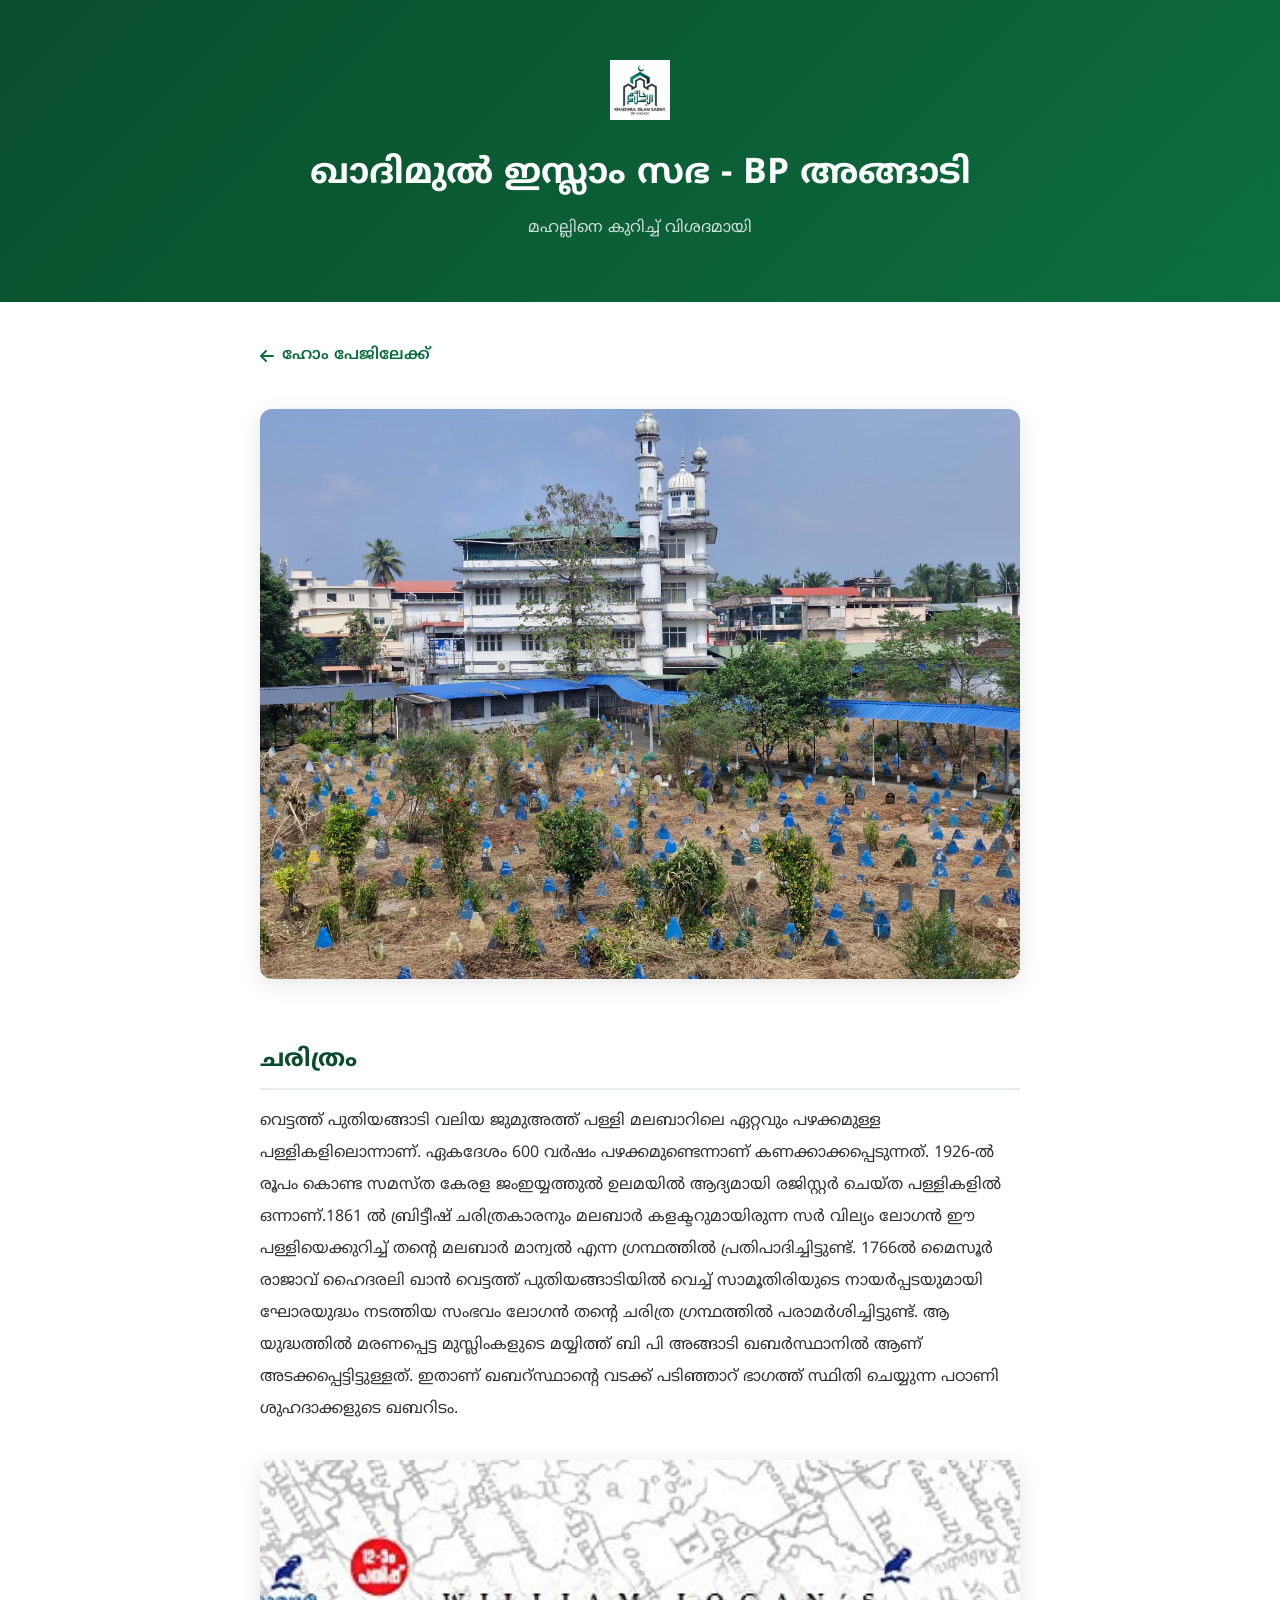
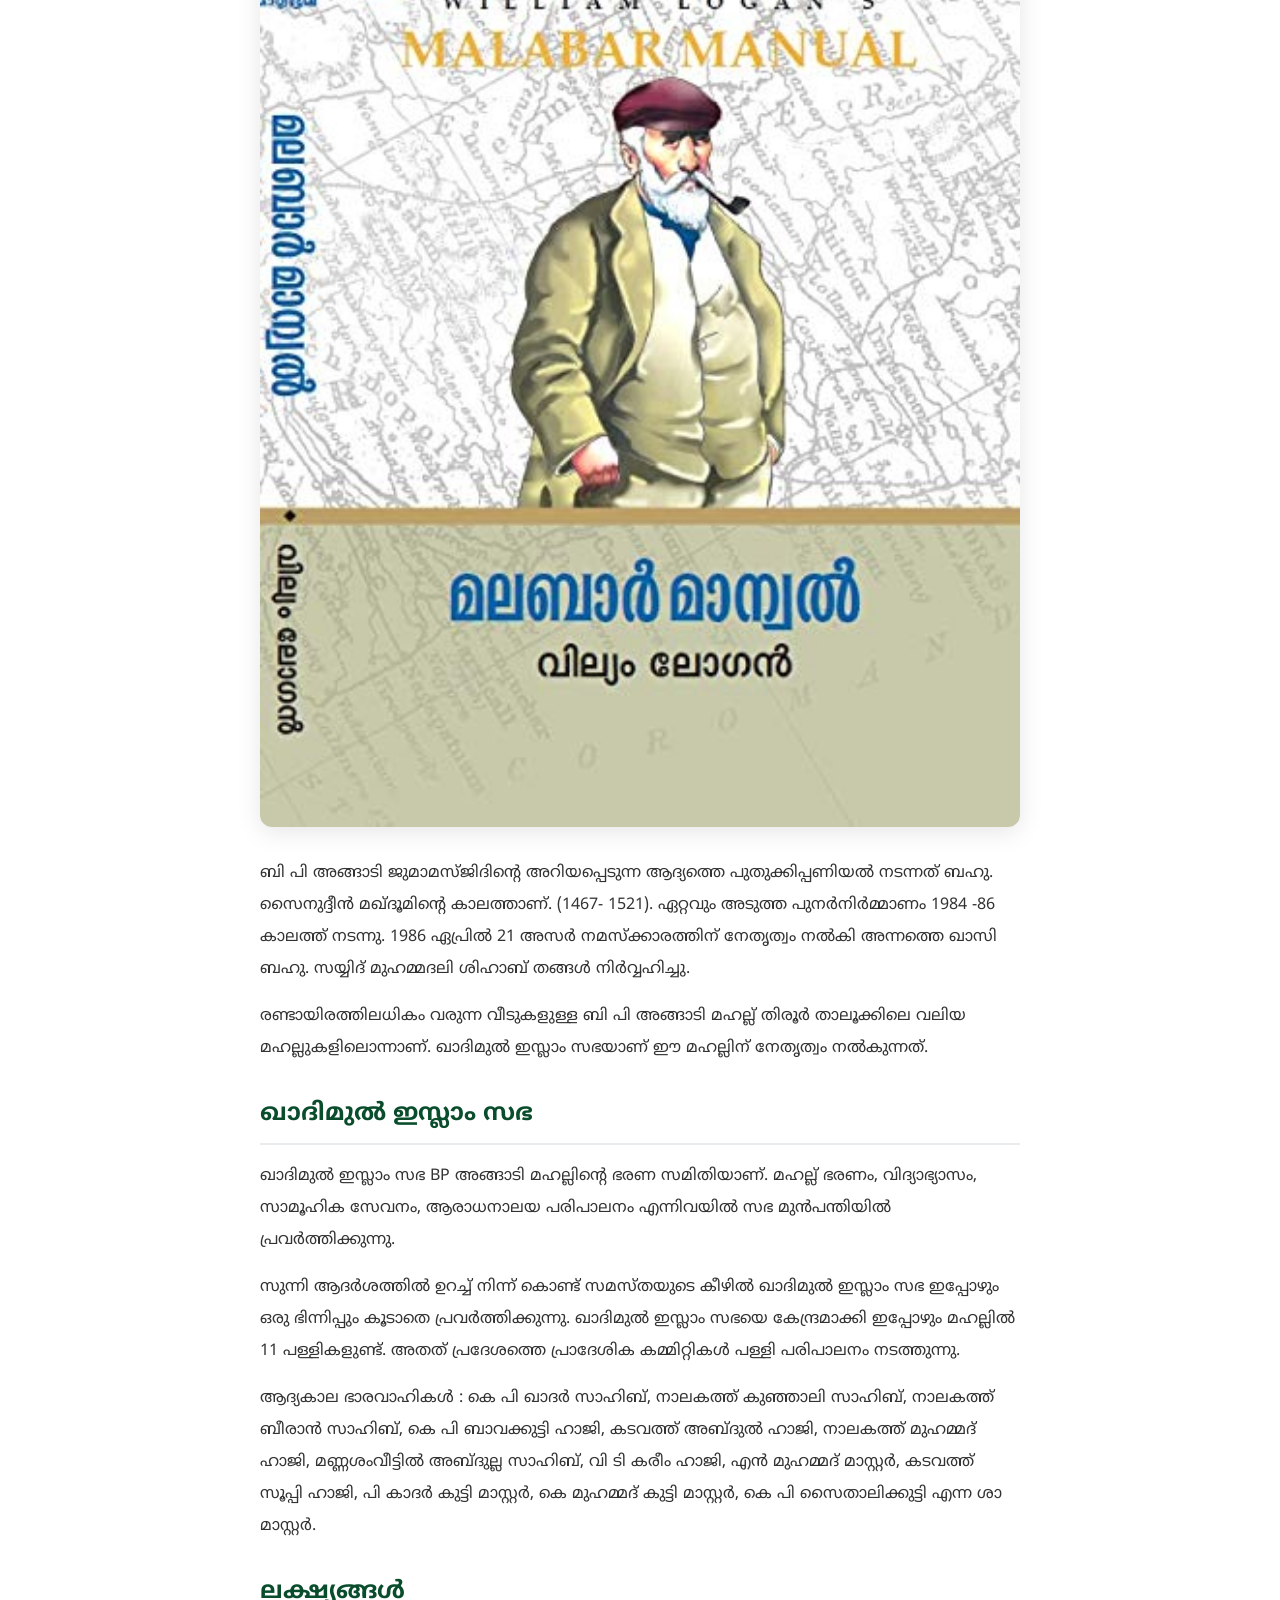
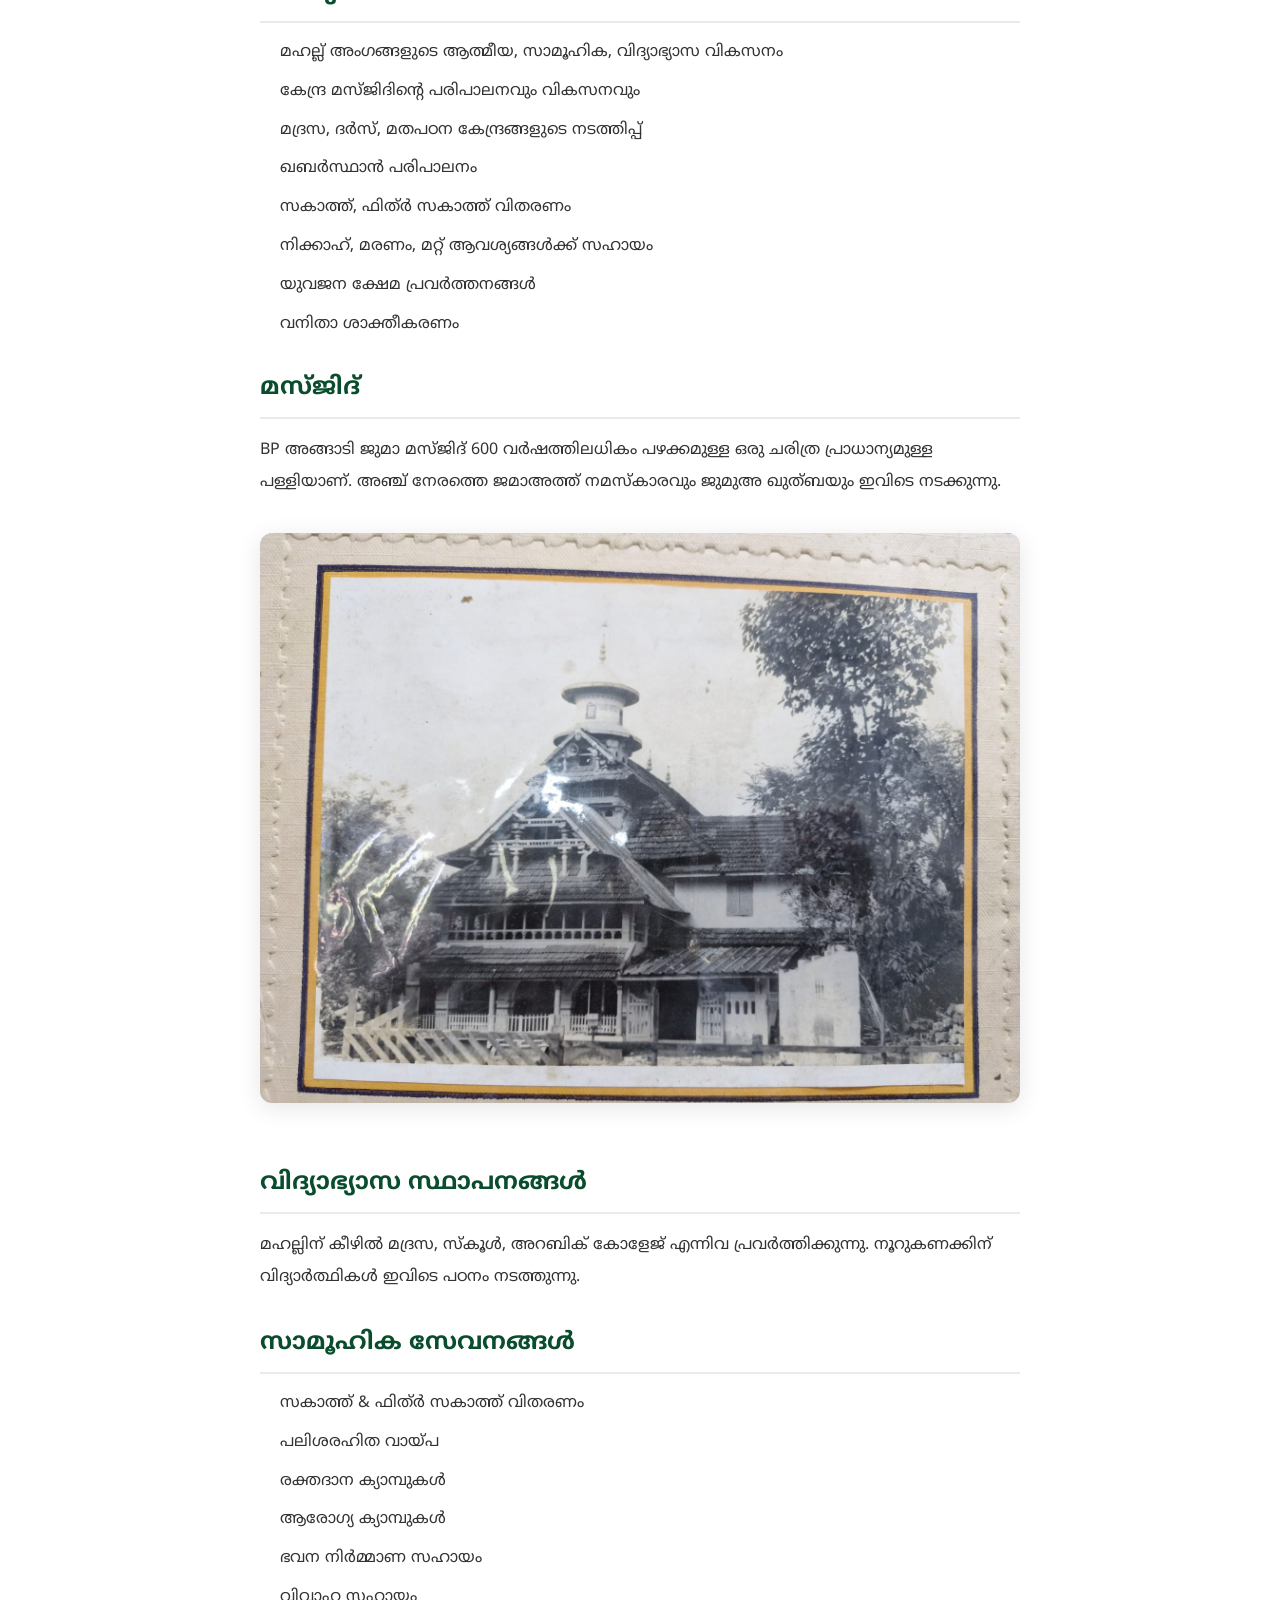
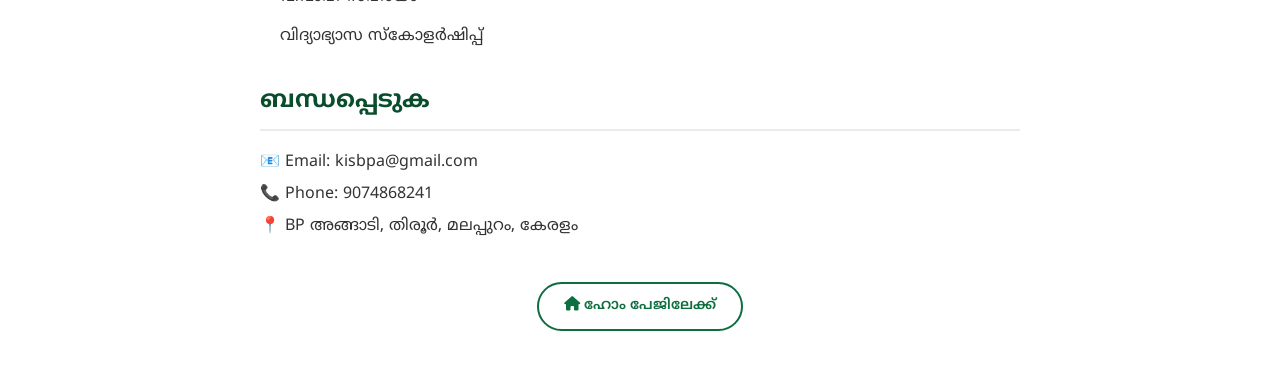
==== commit 3e22dc04: "Add malabarmanual.jpg in about page history section" ====
--- a/about.html
+++ b/about.html
@@ -85,6 +85,7 @@
             1926-ൽ രൂപം കൊണ്ട സമസ്ത കേരള ജംഇയ്യത്തുൽ ഉലമയിൽ ആദ്യമായി രജിസ്റ്റർ ചെയ്ത 
             പള്ളികളിൽ ഒന്നാണ്.1861 ൽ ബ്രിട്ടീഷ് ചരിത്രകാരനും മലബാർ കളക്ടറുമായിരുന്ന സർ വില്യം ലോ​ഗൻ ഈ പള്ളിയെക്കുറിച്ച് തന്റെ മലബാർ മാന്വൽ എന്ന ​ഗ്രന്ഥത്തിൽ പ്രതിപാദിച്ചിട്ടുണ്ട്. 1766ൽ മൈസൂർ രാജാവ് ഹൈദരലി ഖാൻ വെട്ടത്ത് പുതിയങ്ങാടിയിൽ വെച്ച് സാമൂതിരിയുടെ നായർപ്പടയുമായി ഘോരയുദ്ധം നടത്തിയ സംഭവം ലോ​ഗൻ തന്റെ ചരിത്ര ​ഗ്രന്ഥത്തിൽ പരാമർശിച്ചിട്ടുണ്ട്. ആ യുദ്ധത്തിൽ മരണപ്പെട്ട മുസ്ലിംകളുടെ മയ്യിത്ത് ബി പി അങ്ങാടി ഖബർസ്ഥാനിൽ ആണ് അടക്കപ്പെട്ടിട്ടുള്ളത്. ഇതാണ് ഖബറ്‍സ്ഥാന്റെ വടക്ക് പടിഞ്ഞാറ് ഭാ​ഗത്ത് സ്ഥിതി ചെയ്യുന്ന പഠാണി ശുഹദാക്കളുടെ ഖബറിടം.
         </p>
+        <img src="malabarmanual.jpg" alt="Malabar Manual" class="about-image">
         <p>
             ബി പി അങ്ങാടി ജുമാമസ്ജിദിന്റെ അറിയപ്പെടുന്ന ആദ്യത്തെ പുതുക്കിപ്പണിയൽ നടന്നത് ബഹു. സൈനുദ്ദീൻ മഖ്ദൂമിന്റെ കാലത്താണ്. (1467- 1521). ഏറ്റവും അടുത്ത പുനർനിർമ്മാണം 1984 -86 കാലത്ത് നടന്നു. 1986 ഏപ്രിൽ 21 അസർ നമസ്ക്കാരത്തിന് നേതൃത്വം നൽകി അന്നത്തെ ഖാസി ബഹു. സയ്യിദ് മുഹമ്മദലി ശിഹാബ് തങ്ങൾ നിർവ്വഹിച്ചു.
         </p>
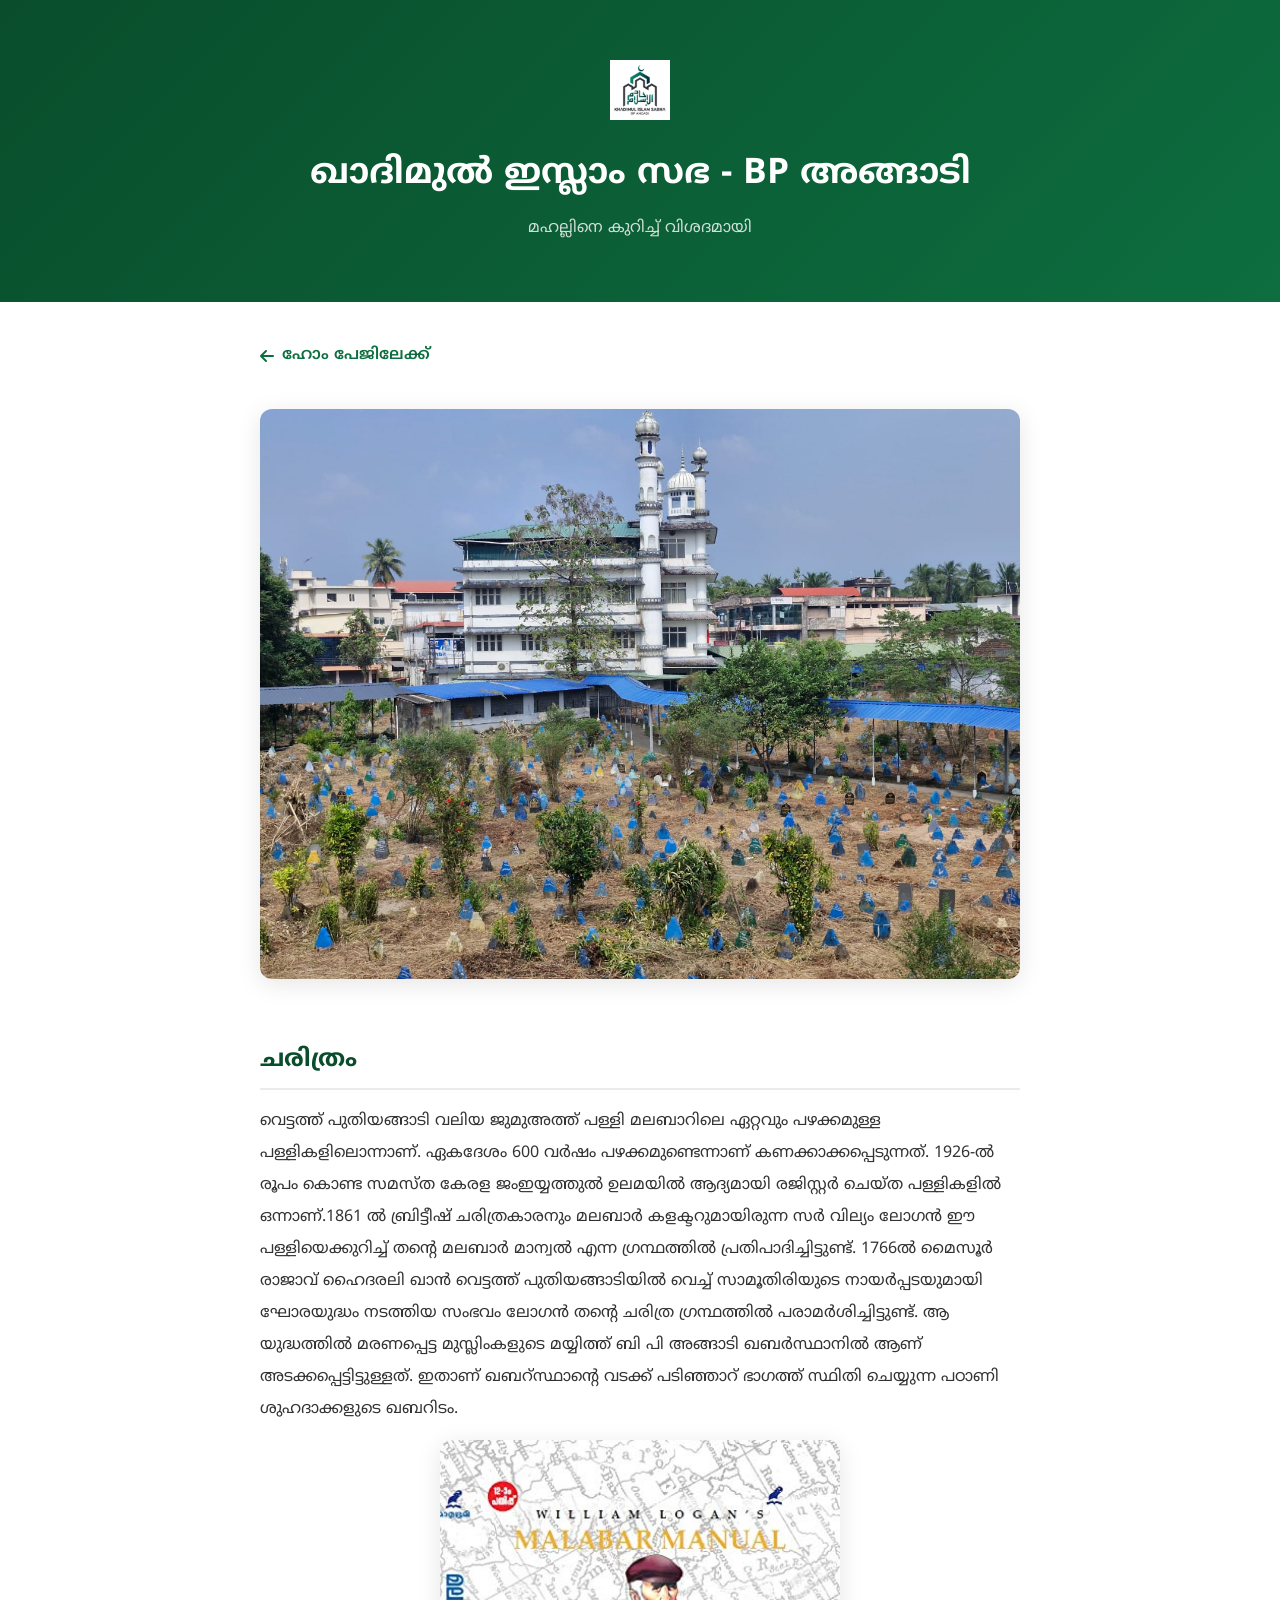
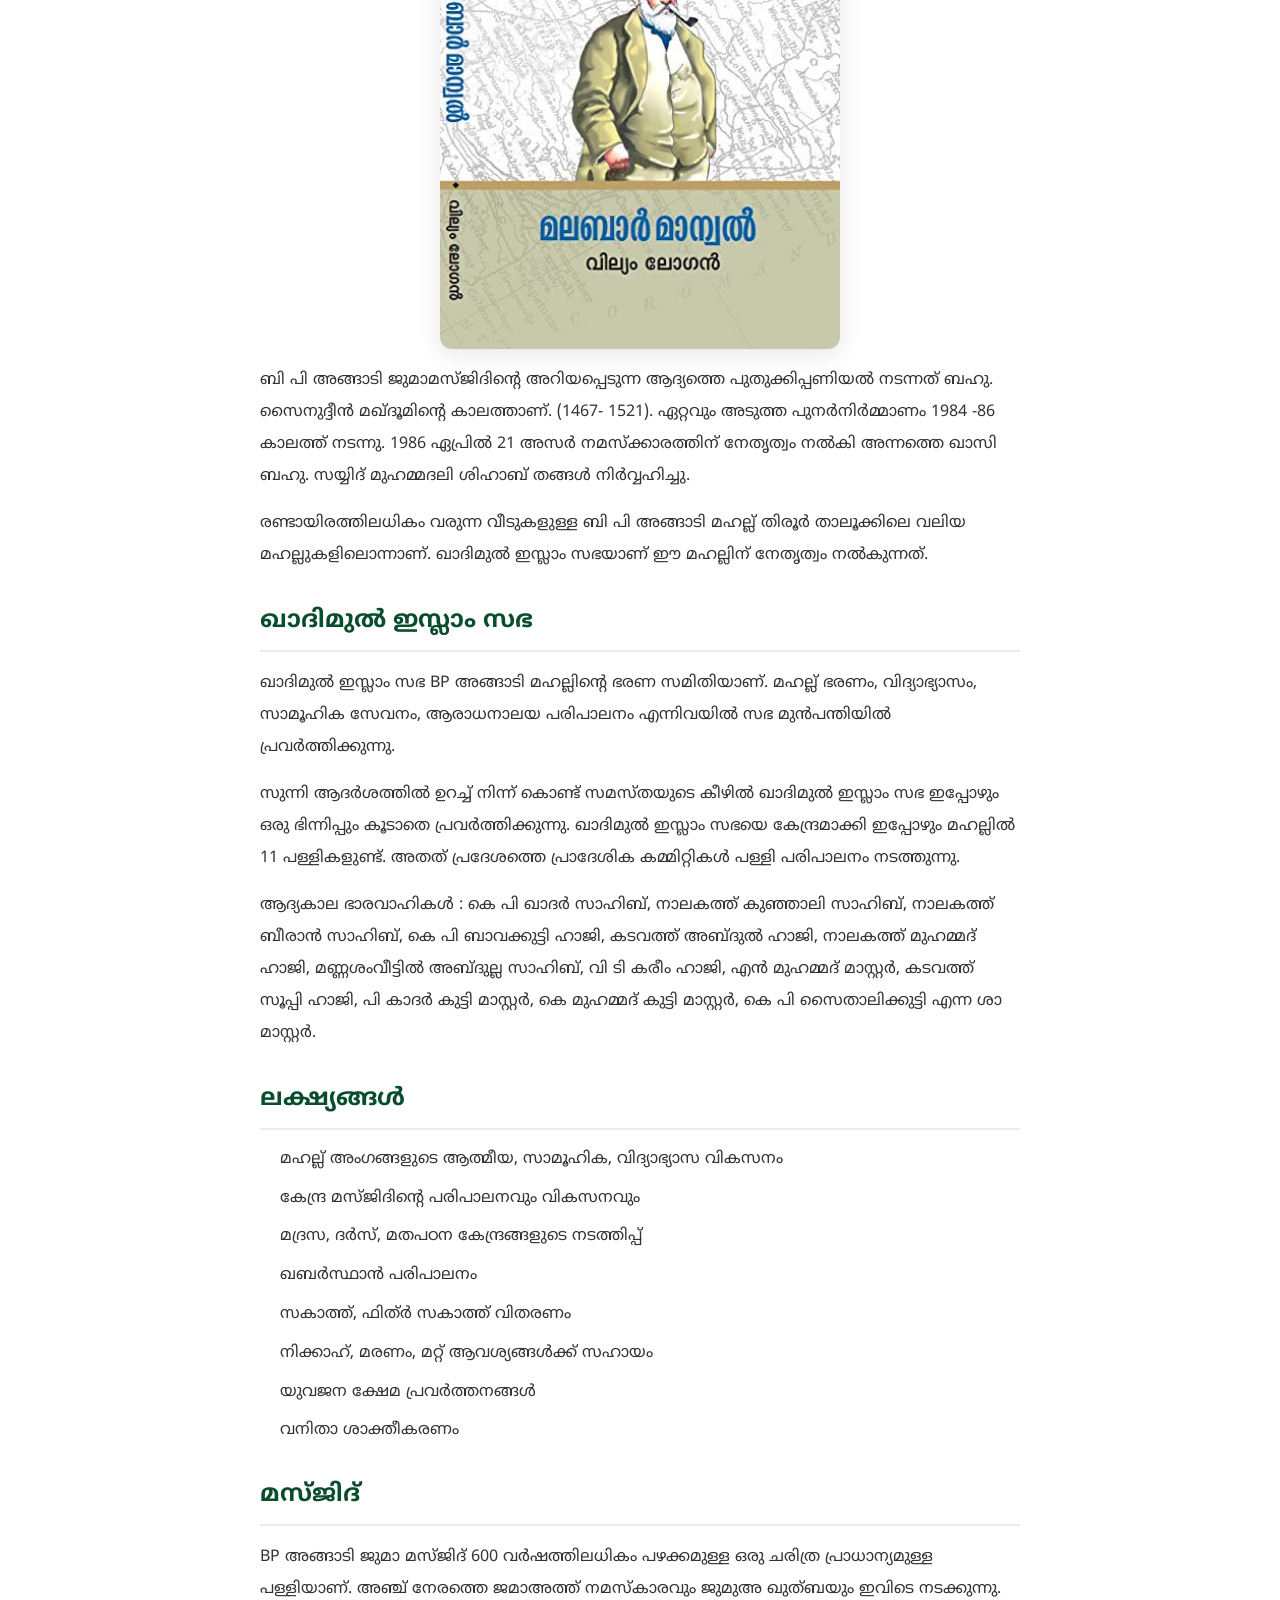
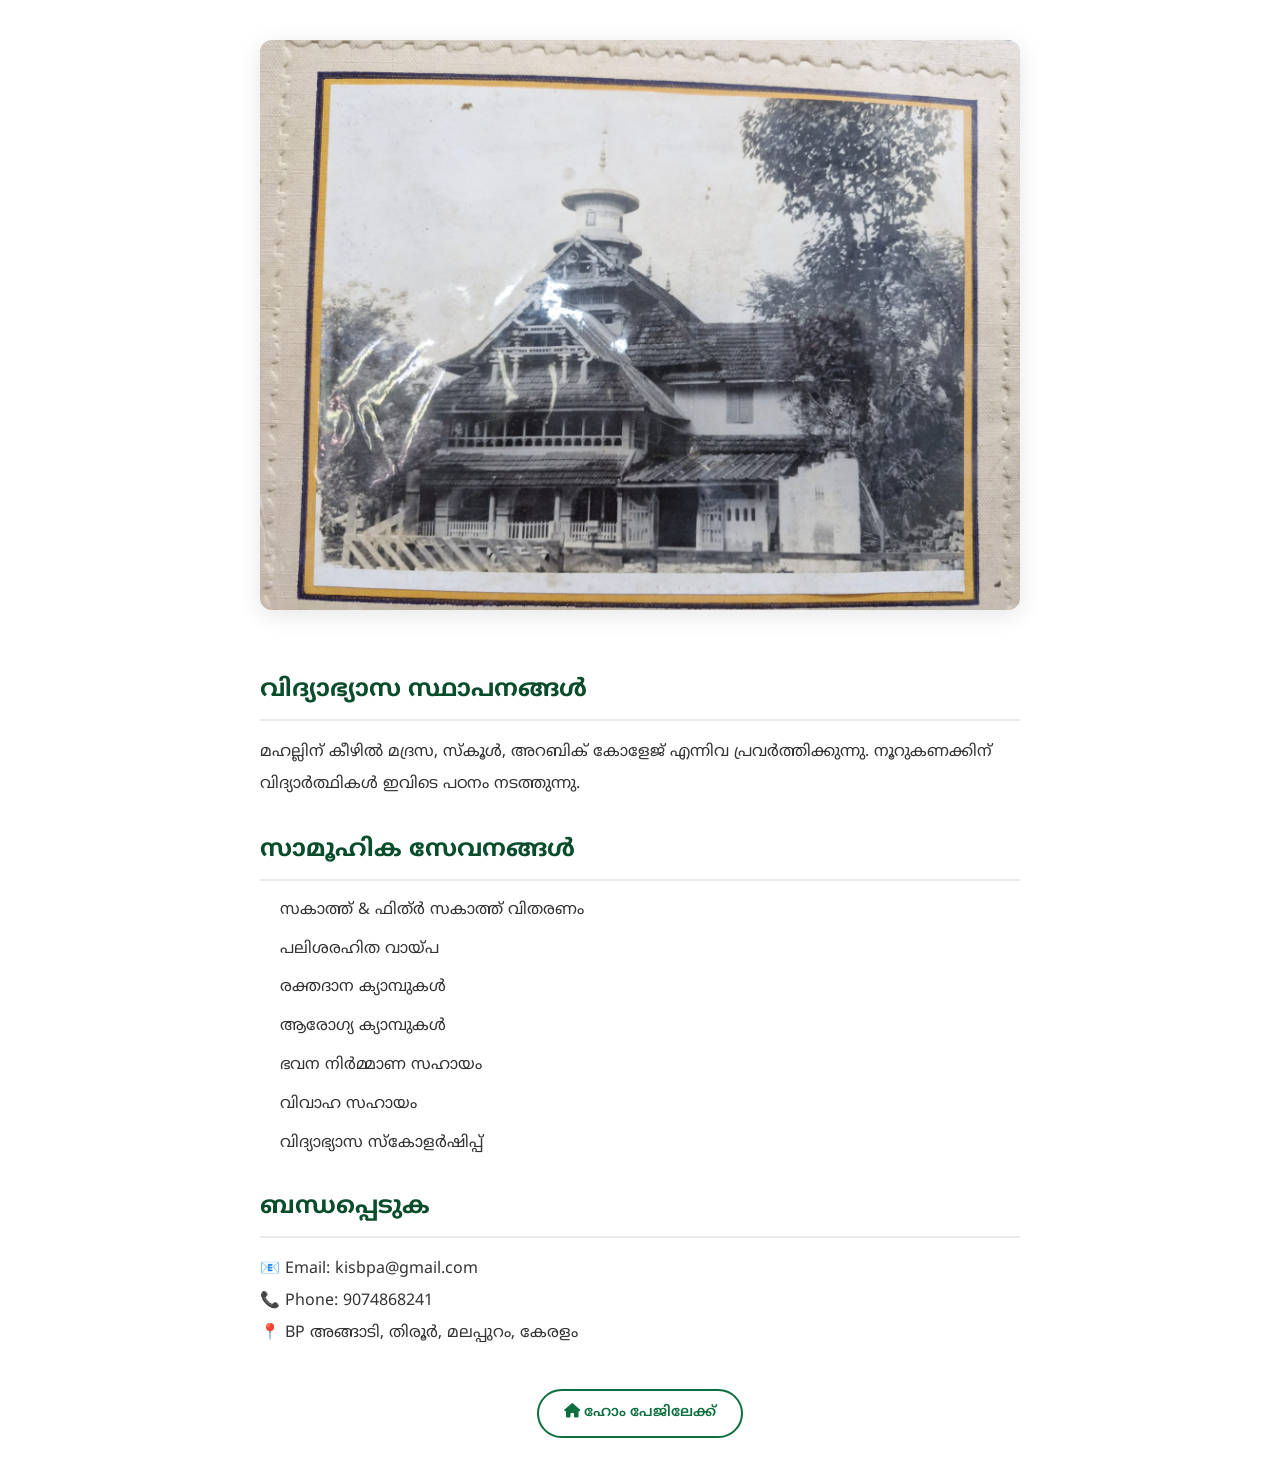
==== commit 831b9545: "Reduce malabarmanual image display size" ====
--- a/about.html
+++ b/about.html
@@ -85,7 +85,7 @@
             1926-ൽ രൂപം കൊണ്ട സമസ്ത കേരള ജംഇയ്യത്തുൽ ഉലമയിൽ ആദ്യമായി രജിസ്റ്റർ ചെയ്ത 
             പള്ളികളിൽ ഒന്നാണ്.1861 ൽ ബ്രിട്ടീഷ് ചരിത്രകാരനും മലബാർ കളക്ടറുമായിരുന്ന സർ വില്യം ലോ​ഗൻ ഈ പള്ളിയെക്കുറിച്ച് തന്റെ മലബാർ മാന്വൽ എന്ന ​ഗ്രന്ഥത്തിൽ പ്രതിപാദിച്ചിട്ടുണ്ട്. 1766ൽ മൈസൂർ രാജാവ് ഹൈദരലി ഖാൻ വെട്ടത്ത് പുതിയങ്ങാടിയിൽ വെച്ച് സാമൂതിരിയുടെ നായർപ്പടയുമായി ഘോരയുദ്ധം നടത്തിയ സംഭവം ലോ​ഗൻ തന്റെ ചരിത്ര ​ഗ്രന്ഥത്തിൽ പരാമർശിച്ചിട്ടുണ്ട്. ആ യുദ്ധത്തിൽ മരണപ്പെട്ട മുസ്ലിംകളുടെ മയ്യിത്ത് ബി പി അങ്ങാടി ഖബർസ്ഥാനിൽ ആണ് അടക്കപ്പെട്ടിട്ടുള്ളത്. ഇതാണ് ഖബറ്‍സ്ഥാന്റെ വടക്ക് പടിഞ്ഞാറ് ഭാ​ഗത്ത് സ്ഥിതി ചെയ്യുന്ന പഠാണി ശുഹദാക്കളുടെ ഖബറിടം.
         </p>
-        <img src="malabarmanual.jpg" alt="Malabar Manual" class="about-image">
+        <img src="malabarmanual.jpg" alt="Malabar Manual" class="about-image" style="max-width: 400px; display: block; margin: 15px auto;">
         <p>
             ബി പി അങ്ങാടി ജുമാമസ്ജിദിന്റെ അറിയപ്പെടുന്ന ആദ്യത്തെ പുതുക്കിപ്പണിയൽ നടന്നത് ബഹു. സൈനുദ്ദീൻ മഖ്ദൂമിന്റെ കാലത്താണ്. (1467- 1521). ഏറ്റവും അടുത്ത പുനർനിർമ്മാണം 1984 -86 കാലത്ത് നടന്നു. 1986 ഏപ്രിൽ 21 അസർ നമസ്ക്കാരത്തിന് നേതൃത്വം നൽകി അന്നത്തെ ഖാസി ബഹു. സയ്യിദ് മുഹമ്മദലി ശിഹാബ് തങ്ങൾ നിർവ്വഹിച്ചു.
         </p>
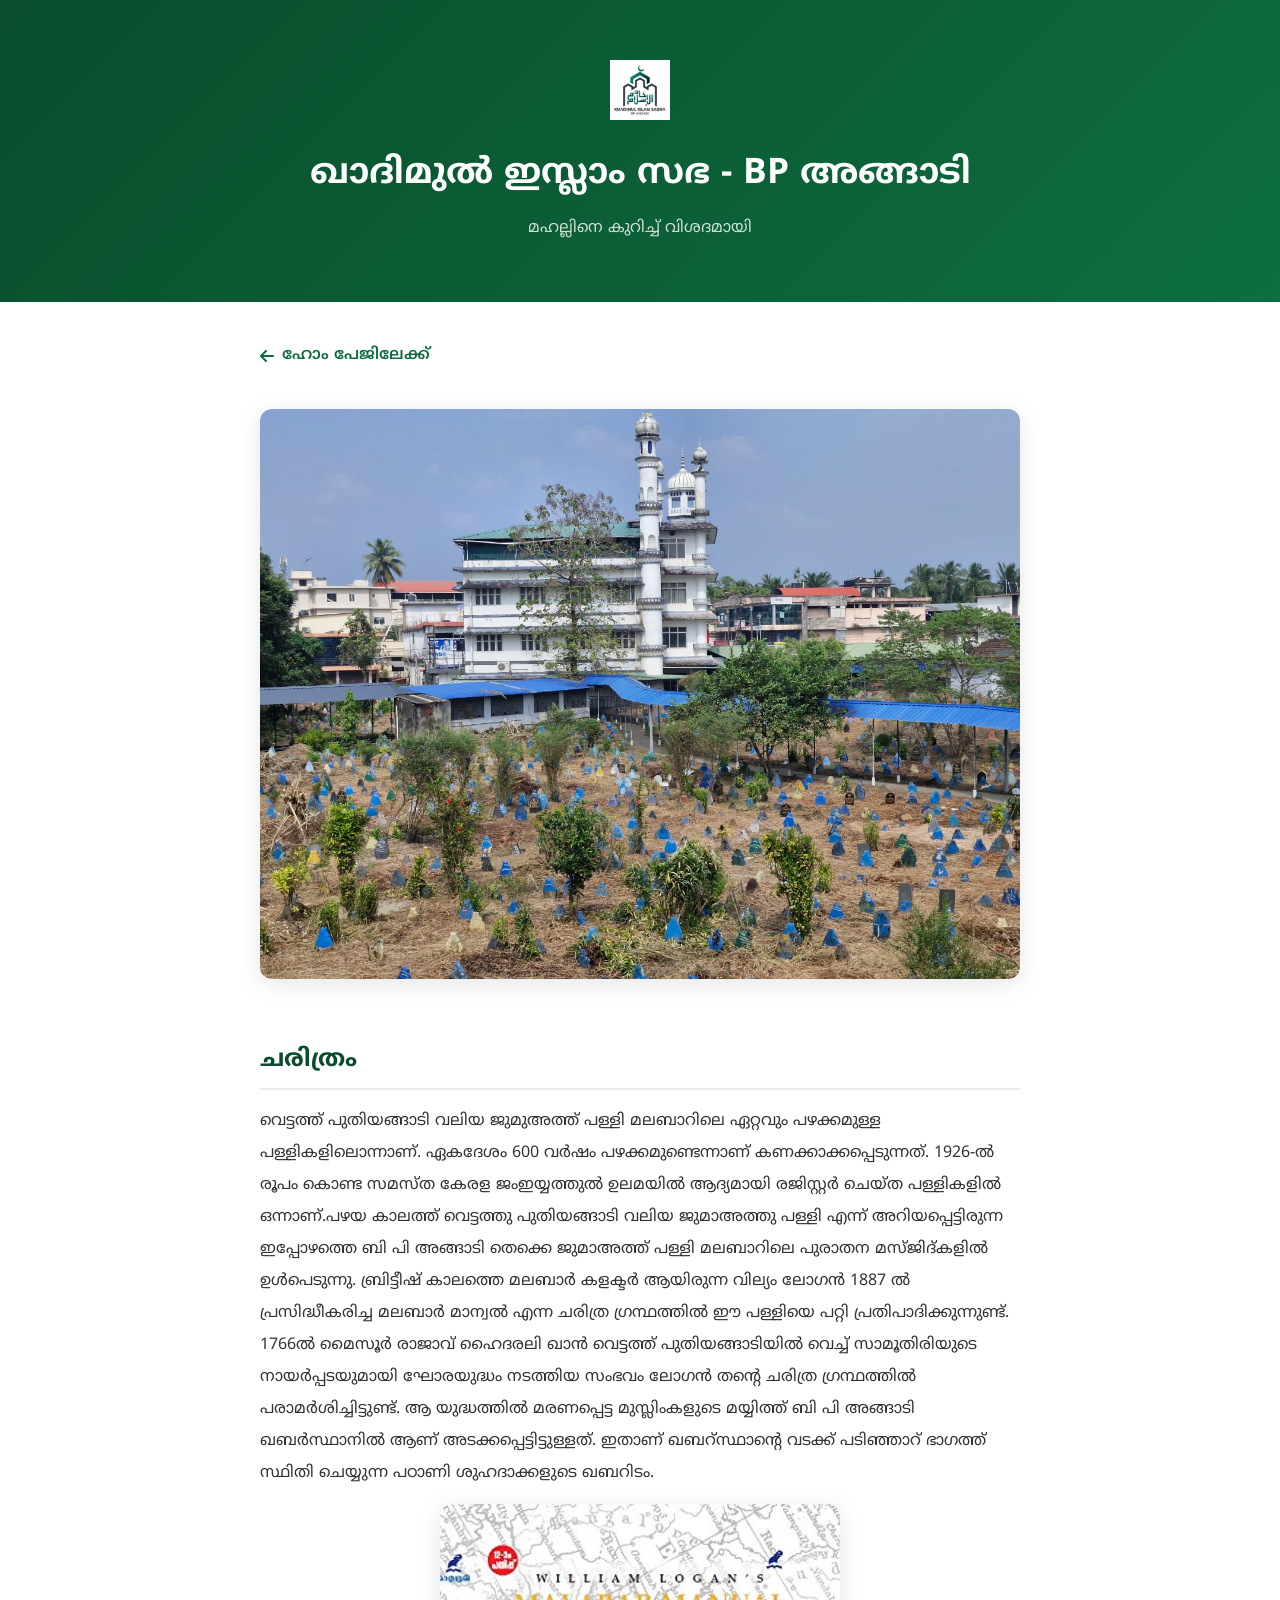
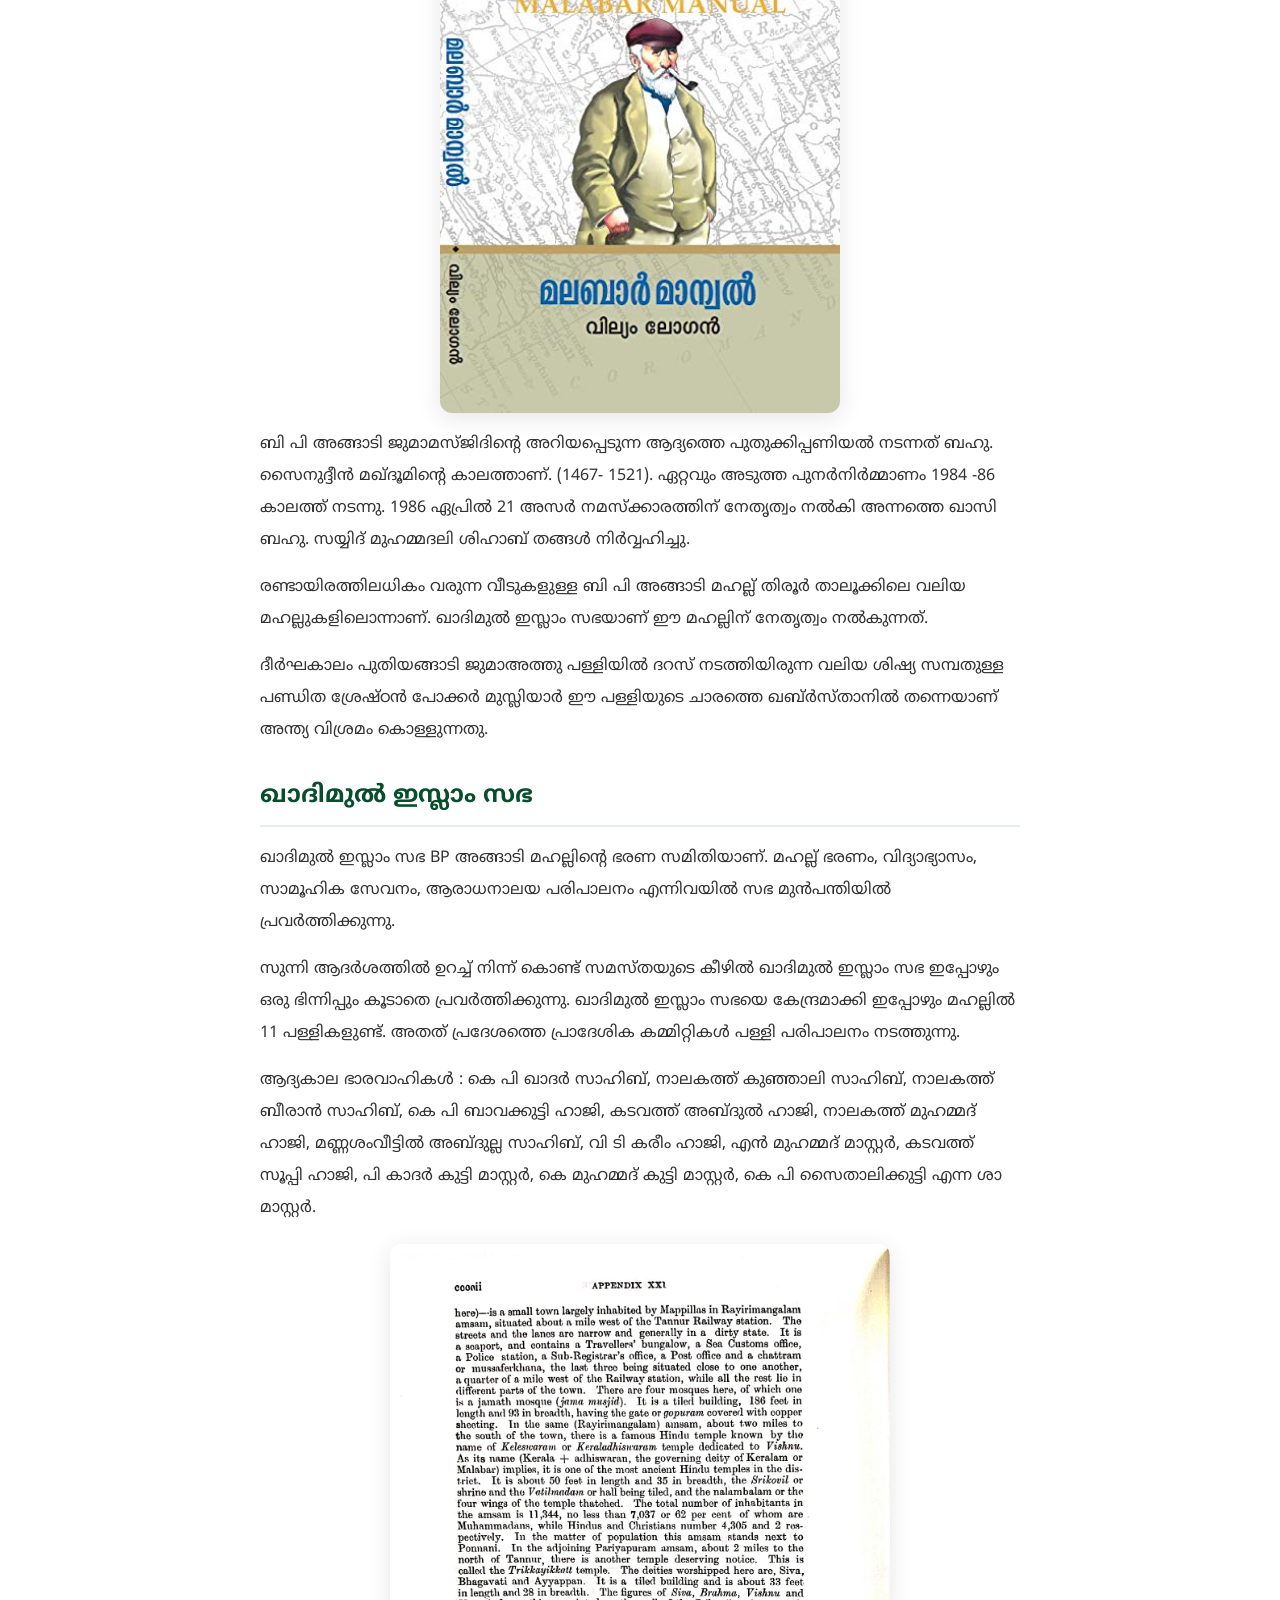
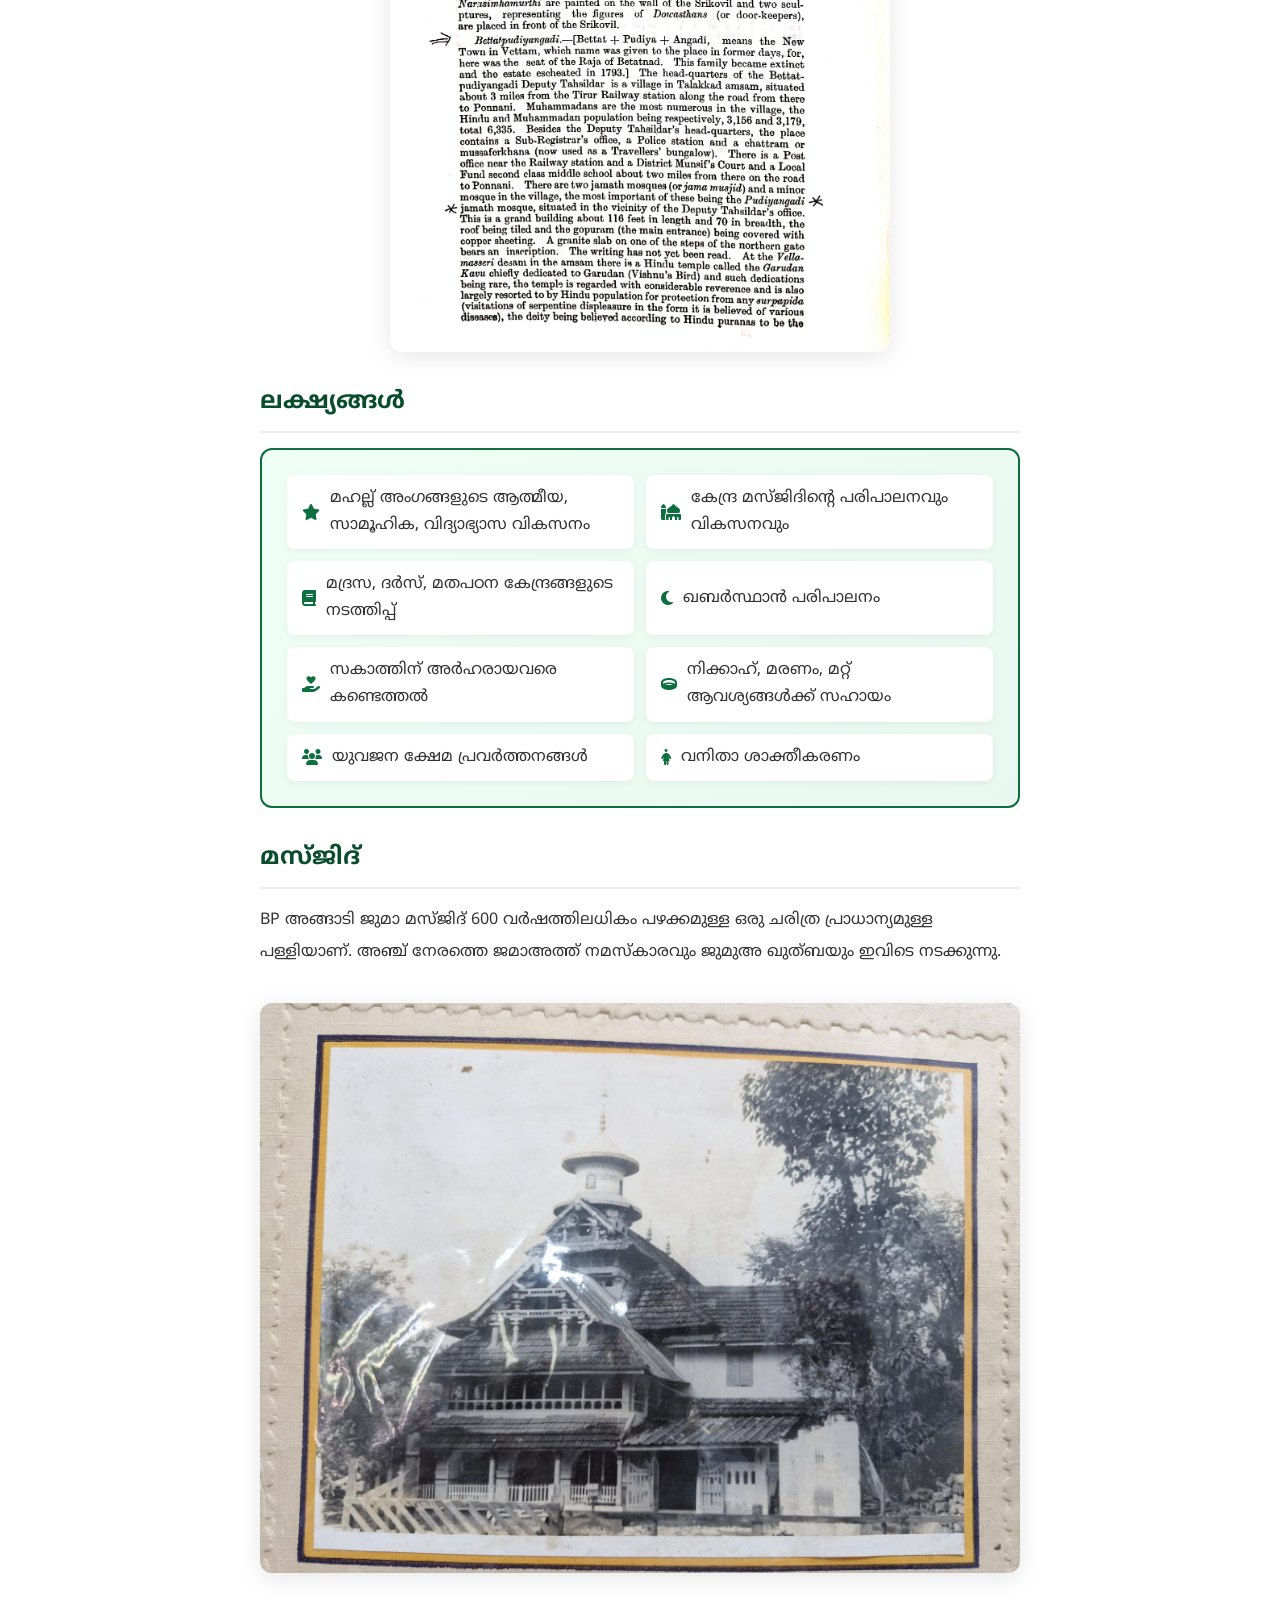
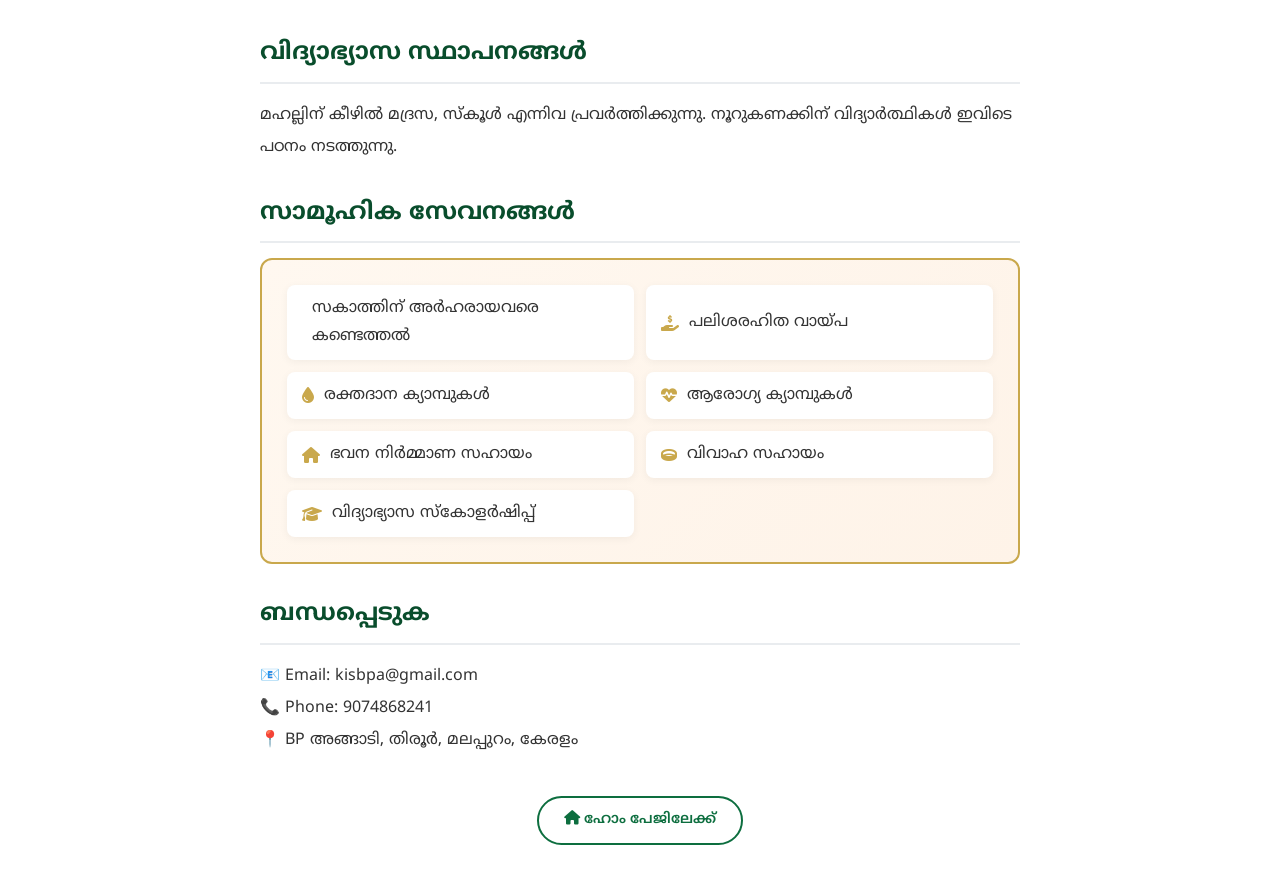
==== commit 98c28eae: "Add malabarmanual2.jpg, redesign goals and services as highlighted cards" ====
--- a/about.html
+++ b/about.html
@@ -83,7 +83,7 @@
             വെട്ടത്ത് പുതിയങ്ങാടി വലിയ ജുമുഅത്ത് പള്ളി മലബാറിലെ ഏറ്റവും പഴക്കമുള്ള 
             പള്ളികളിലൊന്നാണ്. ഏകദേശം 600 വർഷം പഴക്കമുണ്ടെന്നാണ് കണക്കാക്കപ്പെടുന്നത്. 
             1926-ൽ രൂപം കൊണ്ട സമസ്ത കേരള ജംഇയ്യത്തുൽ ഉലമയിൽ ആദ്യമായി രജിസ്റ്റർ ചെയ്ത 
-            പള്ളികളിൽ ഒന്നാണ്.1861 ൽ ബ്രിട്ടീഷ് ചരിത്രകാരനും മലബാർ കളക്ടറുമായിരുന്ന സർ വില്യം ലോ​ഗൻ ഈ പള്ളിയെക്കുറിച്ച് തന്റെ മലബാർ മാന്വൽ എന്ന ​ഗ്രന്ഥത്തിൽ പ്രതിപാദിച്ചിട്ടുണ്ട്. 1766ൽ മൈസൂർ രാജാവ് ഹൈദരലി ഖാൻ വെട്ടത്ത് പുതിയങ്ങാടിയിൽ വെച്ച് സാമൂതിരിയുടെ നായർപ്പടയുമായി ഘോരയുദ്ധം നടത്തിയ സംഭവം ലോ​ഗൻ തന്റെ ചരിത്ര ​ഗ്രന്ഥത്തിൽ പരാമർശിച്ചിട്ടുണ്ട്. ആ യുദ്ധത്തിൽ മരണപ്പെട്ട മുസ്ലിംകളുടെ മയ്യിത്ത് ബി പി അങ്ങാടി ഖബർസ്ഥാനിൽ ആണ് അടക്കപ്പെട്ടിട്ടുള്ളത്. ഇതാണ് ഖബറ്‍സ്ഥാന്റെ വടക്ക് പടിഞ്ഞാറ് ഭാ​ഗത്ത് സ്ഥിതി ചെയ്യുന്ന പഠാണി ശുഹദാക്കളുടെ ഖബറിടം.
+            പള്ളികളിൽ ഒന്നാണ്.പഴയ കാലത്ത് വെട്ടത്തു പുതിയങ്ങാടി വലിയ ജുമാഅത്തു പള്ളി എന്ന് അറിയപ്പെട്ടിരുന്ന ഇപ്പോഴത്തെ ബി പി അങ്ങാടി തെക്കെ ജുമാഅത്ത് പള്ളി മലബാറിലെ പുരാതന മസ്ജിദ്കളിൽ ഉൾപെടുന്നു. ബ്രിട്ടീഷ് കാലത്തെ മലബാർ കളക്ടർ ആയിരുന്ന വില്യം ലോഗൻ 1887 ൽ പ്രസിദ്ധീകരിച്ച മലബാർ മാന്വൽ എന്ന ചരിത്ര ഗ്രന്ഥത്തിൽ ഈ പള്ളിയെ പറ്റി പ്രതിപാദിക്കുന്നുണ്ട്. 1766ൽ മൈസൂർ രാജാവ് ഹൈദരലി ഖാൻ വെട്ടത്ത് പുതിയങ്ങാടിയിൽ വെച്ച് സാമൂതിരിയുടെ നായർപ്പടയുമായി ഘോരയുദ്ധം നടത്തിയ സംഭവം ലോ​ഗൻ തന്റെ ചരിത്ര ​ഗ്രന്ഥത്തിൽ പരാമർശിച്ചിട്ടുണ്ട്. ആ യുദ്ധത്തിൽ മരണപ്പെട്ട മുസ്ലിംകളുടെ മയ്യിത്ത് ബി പി അങ്ങാടി ഖബർസ്ഥാനിൽ ആണ് അടക്കപ്പെട്ടിട്ടുള്ളത്. ഇതാണ് ഖബറ്‍സ്ഥാന്റെ വടക്ക് പടിഞ്ഞാറ് ഭാ​ഗത്ത് സ്ഥിതി ചെയ്യുന്ന പഠാണി ശുഹദാക്കളുടെ ഖബറിടം.
         </p>
         <img src="malabarmanual.jpg" alt="Malabar Manual" class="about-image" style="max-width: 400px; display: block; margin: 15px auto;">
         <p>
@@ -94,6 +94,7 @@
             താലൂക്കിലെ വലിയ മഹല്ലുകളിലൊന്നാണ്. ഖാദിമുൽ ഇസ്ലാം സഭയാണ് ഈ മഹല്ലിന് 
             നേതൃത്വം നൽകുന്നത്.
         </p>
+        <p>ദീർഘകാലം പുതിയങ്ങാടി ജുമാഅത്തു പള്ളിയിൽ ദറസ് നടത്തിയിരുന്ന വലിയ ശിഷ്യ സമ്പതുള്ള പണ്ഡിത ശ്രേഷ്ഠൻ പോക്കർ മുസ്ലിയാർ ഈ പള്ളിയുടെ ചാരത്തെ ഖബ്ർസ്താനിൽ തന്നെയാണ് അന്ത്യ വിശ്രമം കൊള്ളുന്നതു.</p>
 
         <h2>ഖാദിമുൽ ഇസ്ലാം സഭ</h2>
         <p>
@@ -109,17 +110,21 @@
             ആദ്യകാല ഭാരവാഹികൾ : കെ പി ഖാദർ സാഹിബ്, നാലകത്ത് കുഞ്ഞാലി സാഹിബ്, നാലകത്ത് ബീരാൻ സാഹിബ്, കെ പി ബാവക്കുട്ടി ഹാജി, കടവത്ത് അബ്ദുൽ ഹാജി, നാലകത്ത് മുഹമ്മദ് ഹാജി, മണ്ണശംവീട്ടിൽ അബ്ദുല്ല സാഹിബ്, വി ടി കരീം ഹാജി, എൻ മുഹമ്മദ് മാസ്റ്റർ, കടവത്ത് സൂപ്പി ഹാജി, പി കാദർ കുട്ടി മാസ്റ്റർ, കെ മുഹമ്മദ് കുട്ടി മാസ്റ്റർ, കെ പി സൈതാലിക്കുട്ടി എന്ന ശാ മാസ്റ്റർ.
         </p>
 
+        <img src="malabarmanual2.jpg" alt="Malabar Manual" class="about-image" style="max-width: 500px; display: block; margin: 20px auto;">
+
         <h2>ലക്ഷ്യങ്ങൾ</h2>
-        <ul>
-            <li>മഹല്ല് അംഗങ്ങളുടെ ആത്മീയ, സാമൂഹിക, വിദ്യാഭ്യാസ വികസനം</li>
-            <li>കേന്ദ്ര മസ്ജിദിന്റെ പരിപാലനവും വികസനവും</li>
-            <li>മദ്രസ, ദർസ്, മതപഠന കേന്ദ്രങ്ങളുടെ നടത്തിപ്പ്</li>
-            <li>ഖബർസ്ഥാൻ പരിപാലനം</li>
-            <li>സകാത്ത്, ഫിത്ർ സകാത്ത് വിതരണം</li>
-            <li>നിക്കാഹ്, മരണം, മറ്റ് ആവശ്യങ്ങൾക്ക് സഹായം</li>
-            <li>യുവജന ക്ഷേമ പ്രവർത്തനങ്ങൾ</li>
-            <li>വനിതാ ശാക്തീകരണം</li>
-        </ul>
+        <div style="background: linear-gradient(135deg, #f0fff5, #e8f8f0); border: 2px solid #0d6e3f; border-radius: 12px; padding: 25px; margin-bottom: 25px;">
+            <div style="display: grid; grid-template-columns: 1fr 1fr; gap: 12px;">
+                <div style="display: flex; align-items: center; gap: 10px; padding: 10px 15px; background: white; border-radius: 8px; box-shadow: 0 2px 8px rgba(0,0,0,0.05);"><i class="fas fa-star" style="color: #0d6e3f;"></i> മഹല്ല് അംഗങ്ങളുടെ ആത്മീയ, സാമൂഹിക, വിദ്യാഭ്യാസ വികസനം</div>
+                <div style="display: flex; align-items: center; gap: 10px; padding: 10px 15px; background: white; border-radius: 8px; box-shadow: 0 2px 8px rgba(0,0,0,0.05);"><i class="fas fa-mosque" style="color: #0d6e3f;"></i> കേന്ദ്ര മസ്ജിദിന്റെ പരിപാലനവും വികസനവും</div>
+                <div style="display: flex; align-items: center; gap: 10px; padding: 10px 15px; background: white; border-radius: 8px; box-shadow: 0 2px 8px rgba(0,0,0,0.05);"><i class="fas fa-book" style="color: #0d6e3f;"></i> മദ്രസ, ദർസ്, മതപഠന കേന്ദ്രങ്ങളുടെ നടത്തിപ്പ്</div>
+                <div style="display: flex; align-items: center; gap: 10px; padding: 10px 15px; background: white; border-radius: 8px; box-shadow: 0 2px 8px rgba(0,0,0,0.05);"><i class="fas fa-moon" style="color: #0d6e3f;"></i> ഖബർസ്ഥാൻ പരിപാലനം</div>
+                <div style="display: flex; align-items: center; gap: 10px; padding: 10px 15px; background: white; border-radius: 8px; box-shadow: 0 2px 8px rgba(0,0,0,0.05);"><i class="fas fa-hand-holding-heart" style="color: #0d6e3f;"></i> സകാത്തിന് അർഹരായവരെ കണ്ടെത്തൽ</div>
+                <div style="display: flex; align-items: center; gap: 10px; padding: 10px 15px; background: white; border-radius: 8px; box-shadow: 0 2px 8px rgba(0,0,0,0.05);"><i class="fas fa-ring" style="color: #0d6e3f;"></i> നിക്കാഹ്, മരണം, മറ്റ് ആവശ്യങ്ങൾക്ക് സഹായം</div>
+                <div style="display: flex; align-items: center; gap: 10px; padding: 10px 15px; background: white; border-radius: 8px; box-shadow: 0 2px 8px rgba(0,0,0,0.05);"><i class="fas fa-users" style="color: #0d6e3f;"></i> യുവജന ക്ഷേമ പ്രവർത്തനങ്ങൾ</div>
+                <div style="display: flex; align-items: center; gap: 10px; padding: 10px 15px; background: white; border-radius: 8px; box-shadow: 0 2px 8px rgba(0,0,0,0.05);"><i class="fas fa-female" style="color: #0d6e3f;"></i> വനിതാ ശാക്തീകരണം</div>
+            </div>
+        </div>
 
         <h2>മസ്ജിദ്</h2>
         <p>
@@ -134,20 +139,22 @@
         <h2>വിദ്യാഭ്യാസ സ്ഥാപനങ്ങൾ</h2>
         <p>
             <!-- ✏️ ഇവിടെ വിദ്യാഭ്യാസ സ്ഥാപനങ്ങളുടെ വിശദാംശങ്ങൾ ചേർക്കുക -->
-            മഹല്ലിന് കീഴിൽ മദ്രസ, സ്കൂൾ, അറബിക് കോളേജ് എന്നിവ പ്രവർത്തിക്കുന്നു. 
+            മഹല്ലിന് കീഴിൽ മദ്രസ, സ്കൂൾ എന്നിവ പ്രവർത്തിക്കുന്നു. 
             നൂറുകണക്കിന് വിദ്യാർത്ഥികൾ ഇവിടെ പഠനം നടത്തുന്നു.
         </p>
 
         <h2>സാമൂഹിക സേവനങ്ങൾ</h2>
-        <ul>
-            <li>സകാത്ത് & ഫിത്ർ സകാത്ത് വിതരണം</li>
-            <li>പലിശരഹിത വായ്പ</li>
-            <li>രക്തദാന ക്യാമ്പുകൾ</li>
-            <li>ആരോഗ്യ ക്യാമ്പുകൾ</li>
-            <li>ഭവന നിർമ്മാണ സഹായം</li>
-            <li>വിവാഹ സഹായം</li>
-            <li>വിദ്യാഭ്യാസ സ്കോളർഷിപ്പ്</li>
-        </ul>
+        <div style="background: linear-gradient(135deg, #fff8f0, #fef3e8); border: 2px solid #c9a84c; border-radius: 12px; padding: 25px; margin-bottom: 25px;">
+            <div style="display: grid; grid-template-columns: 1fr 1fr; gap: 12px;">
+                <div style="display: flex; align-items: center; gap: 10px; padding: 10px 15px; background: white; border-radius: 8px; box-shadow: 0 2px 8px rgba(0,0,0,0.05);"><i class="fas fa-hands-holding-heart" style="color: #c9a84c;"></i> സകാത്തിന് അർഹരായവരെ കണ്ടെത്തൽ</div>
+                <div style="display: flex; align-items: center; gap: 10px; padding: 10px 15px; background: white; border-radius: 8px; box-shadow: 0 2px 8px rgba(0,0,0,0.05);"><i class="fas fa-hand-holding-usd" style="color: #c9a84c;"></i> പലിശരഹിത വായ്പ</div>
+                <div style="display: flex; align-items: center; gap: 10px; padding: 10px 15px; background: white; border-radius: 8px; box-shadow: 0 2px 8px rgba(0,0,0,0.05);"><i class="fas fa-tint" style="color: #c9a84c;"></i> രക്തദാന ക്യാമ്പുകൾ</div>
+                <div style="display: flex; align-items: center; gap: 10px; padding: 10px 15px; background: white; border-radius: 8px; box-shadow: 0 2px 8px rgba(0,0,0,0.05);"><i class="fas fa-heartbeat" style="color: #c9a84c;"></i> ആരോഗ്യ ക്യാമ്പുകൾ</div>
+                <div style="display: flex; align-items: center; gap: 10px; padding: 10px 15px; background: white; border-radius: 8px; box-shadow: 0 2px 8px rgba(0,0,0,0.05);"><i class="fas fa-home" style="color: #c9a84c;"></i> ഭവന നിർമ്മാണ സഹായം</div>
+                <div style="display: flex; align-items: center; gap: 10px; padding: 10px 15px; background: white; border-radius: 8px; box-shadow: 0 2px 8px rgba(0,0,0,0.05);"><i class="fas fa-ring" style="color: #c9a84c;"></i> വിവാഹ സഹായം</div>
+                <div style="display: flex; align-items: center; gap: 10px; padding: 10px 15px; background: white; border-radius: 8px; box-shadow: 0 2px 8px rgba(0,0,0,0.05);"><i class="fas fa-graduation-cap" style="color: #c9a84c;"></i> വിദ്യാഭ്യാസ സ്കോളർഷിപ്പ്</div>
+            </div>
+        </div>
 
         <h2>ബന്ധപ്പെടുക</h2>
         <p>
--- a/style.css
+++ b/style.css
@@ -107,24 +107,26 @@
 
 /* ===== HEADER ===== */
 .header {
-    background: var(--white);
+    background: var(--dark);
     box-shadow: var(--shadow);
     position: sticky;
     top: 0;
     z-index: 1000;
-    padding: 10px 0;
+    padding: 12px 0;
 }
 
 .header .container {
     display: flex;
     justify-content: space-between;
     align-items: center;
+    flex-wrap: wrap;
 }
 
 .logo {
     display: flex;
     align-items: center;
     gap: 12px;
+    flex-shrink: 0;
 }
 
 .logo-img {
@@ -134,40 +136,37 @@
 
 .logo-text h1 {
     font-size: 1.3rem;
-    color: var(--primary-dark);
+    color: var(--white);
     line-height: 1.2;
+    white-space: nowrap;
 }
 
 .logo-text span {
     font-size: 0.75rem;
-    color: var(--gray);
+    color: rgba(255,255,255,0.6);
+    white-space: nowrap;
 }
 
 .nav-menu {
     display: flex;
     gap: 2px;
+    flex-wrap: wrap;
+    justify-content: center;
 }
 
 .nav-menu a {
-    padding: 8px 14px;
-    font-size: 0.88rem;
+    padding: 7px 12px;
+    font-size: 0.8rem;
     font-weight: 500;
-    color: var(--text);
+    color: rgba(255,255,255,0.85);
     border-radius: 5px;
+    transition: var(--transition);
+    white-space: nowrap;
 }
 
 .nav-menu a:hover {
     background: var(--primary);
     color: var(--white);
-}
-
-.nav-menu a.nav-highlight {
-    background: var(--primary);
-    color: var(--white);
-}
-
-.nav-menu a.nav-highlight:hover {
-    background: var(--primary-dark);
 }
 
 .nav-toggle {
@@ -175,8 +174,31 @@
     background: none;
     border: none;
     font-size: 1.5rem;
-    color: var(--dark);
+    color: var(--white);
     cursor: pointer;
+}
+
+/* Header Registration Info */
+.header-reg-info {
+    display: flex;
+    gap: 15px;
+    align-items: center;
+}
+
+.header-reg-info span {
+    font-size: 0.7rem;
+    color: rgba(255,255,255,0.6);
+    display: flex;
+    align-items: center;
+    gap: 5px;
+    padding: 3px 10px;
+    border: 1px solid rgba(255,255,255,0.15);
+    border-radius: 4px;
+}
+
+.header-reg-info span i {
+    color: var(--gold);
+    font-size: 0.65rem;
 }
 
 /* ===== FLASH NEWS ===== */
@@ -306,6 +328,22 @@
     margin-bottom: 25px;
 }
 
+.slide-logos {
+    display: flex;
+    justify-content: center;
+    gap: 20px;
+    margin-bottom: 15px;
+}
+
+.slide-logo-img {
+    height: 60px;
+    width: auto;
+    border-radius: 10px;
+    background: rgba(255,255,255,0.9);
+    padding: 5px;
+    box-shadow: 0 4px 15px rgba(0,0,0,0.2);
+}
+
 .btn-primary {
     display: inline-block;
     background: var(--gold);
@@ -610,6 +648,17 @@
 .person-info h4 {
     font-size: 0.92rem;
     color: var(--dark);
+}
+
+.person-phone {
+    font-size: 0.78rem;
+    color: var(--primary);
+    margin-top: 3px;
+    font-weight: 500;
+}
+
+.person-phone i {
+    margin-right: 4px;
 }
 
 .mosque-info-text h3 {
@@ -1503,33 +1552,44 @@
     .top-bar-left {
         display: none;
     }
+
+    .nav-menu {
+        display: none;
+        flex-wrap: wrap;
+        justify-content: center;
+        gap: 5px;
+        padding: 15px;
+        width: 100%;
+        background: var(--dark);
+        border-top: 1px solid rgba(255,255,255,0.1);
+    }
     
+    .nav-menu.active {
+        display: flex;
+    }
+    
+    .nav-menu a {
+        padding: 8px 14px;
+        font-size: 0.82rem;
+        color: rgba(255,255,255,0.85);
+        border-radius: 5px;
+    }
+
+    .nav-menu a:hover {
+        background: var(--primary);
+        color: var(--white);
+    }
+
     .nav-toggle {
         display: block;
     }
-    
-    .nav-menu {
-        position: fixed;
-        top: 0;
-        right: -100%;
-        width: 75%;
-        height: 100vh;
-        background: var(--white);
-        flex-direction: column;
-        padding: 80px 20px 20px;
-        box-shadow: var(--shadow-lg);
-        transition: var(--transition);
-        z-index: 999;
-    }
-    
-    .nav-menu.active {
-        right: 0;
-    }
-    
-    .nav-menu a {
-        display: block;
-        padding: 12px 15px;
-        border-bottom: 1px solid var(--gray-light);
+
+    .header .container {
+        flex-wrap: wrap;
+    }
+
+    .header-reg-info {
+        display: none;
     }
     
     .hero-slider {
@@ -1607,4 +1667,312 @@
     .members-grid {
         grid-template-columns: repeat(2, 1fr);
     }
-}+}
+
+/* ===== DONATION SECTION ===== */
+.donate-content {
+    max-width: 750px;
+    margin: 0 auto;
+}
+
+.donate-card {
+    display: flex;
+    align-items: center;
+    gap: 40px;
+    background: var(--white);
+    border-radius: var(--radius-lg);
+    padding: 35px;
+    box-shadow: var(--shadow-md);
+    border: 2px solid var(--primary);
+}
+
+.donate-text {
+    flex: 1;
+}
+
+.donate-text h3 {
+    font-size: 1.1rem;
+    color: var(--primary-dark);
+    margin-bottom: 20px;
+}
+
+.donate-text h3 i {
+    color: var(--gold);
+    margin-right: 8px;
+}
+
+.bank-details {
+    background: var(--light-bg);
+    border-radius: var(--radius);
+    padding: 20px;
+}
+
+.bank-item {
+    display: flex;
+    align-items: flex-start;
+    gap: 15px;
+}
+
+.bank-item i {
+    font-size: 1.5rem;
+    color: var(--primary);
+    margin-top: 3px;
+}
+
+.bank-item strong {
+    display: block;
+    font-size: 1rem;
+    color: var(--dark);
+    margin-bottom: 5px;
+}
+
+.bank-item p {
+    font-size: 0.88rem;
+    color: var(--gray);
+    margin: 2px 0;
+}
+
+.donate-qr {
+    text-align: center;
+    flex-shrink: 0;
+}
+
+.donate-qr object {
+    border-radius: var(--radius);
+    border: 2px solid var(--gray-light);
+}
+
+.qr-label {
+    margin-top: 10px;
+    font-size: 0.85rem;
+    font-weight: 600;
+    color: var(--primary);
+}
+
+@media (max-width: 768px) {
+    .donate-card {
+        flex-direction: column;
+        text-align: center;
+    }
+    .bank-item {
+        flex-direction: column;
+        align-items: center;
+    }
+}
+
+/* ===== DOWNLOADS SECTION ===== */
+.section-alt {
+    background: var(--light-bg);
+}
+
+.downloads-grid {
+    max-width: 600px;
+    margin: 0 auto;
+    display: flex;
+    flex-direction: column;
+    gap: 15px;
+}
+
+.download-item {
+    display: flex;
+    align-items: center;
+    gap: 15px;
+    padding: 20px 25px;
+    background: var(--white);
+    border-radius: var(--radius-lg);
+    box-shadow: var(--shadow);
+    transition: var(--transition);
+    text-decoration: none;
+    color: inherit;
+    border-left: 4px solid #dc3545;
+}
+
+.download-item:hover {
+    transform: translateX(5px);
+    box-shadow: var(--shadow-md);
+}
+
+.download-icon {
+    width: 45px;
+    height: 45px;
+    background: #fff5f5;
+    color: #dc3545;
+    border-radius: 10px;
+    display: flex;
+    align-items: center;
+    justify-content: center;
+    font-size: 1.3rem;
+    flex-shrink: 0;
+}
+
+.download-info {
+    flex: 1;
+}
+
+.download-info h4 {
+    font-size: 0.95rem;
+    color: var(--dark);
+    margin-bottom: 2px;
+}
+
+.download-info p {
+    font-size: 0.8rem;
+    color: var(--gray);
+}
+
+.download-arrow {
+    color: var(--primary);
+    font-size: 1.1rem;
+}
+
+/* ===== VIDEOS SECTION ===== */
+.channel-info {
+    display: flex;
+    align-items: center;
+    gap: 15px;
+    justify-content: center;
+    margin-bottom: 30px;
+}
+
+.channel-icon {
+    width: 70px;
+    height: 70px;
+    border-radius: 50%;
+    object-fit: cover;
+    border: 3px solid var(--gold);
+}
+
+.channel-text h3 {
+    color: var(--white);
+    font-size: 1.1rem;
+    margin-bottom: 3px;
+}
+
+.channel-text p {
+    color: rgba(255,255,255,0.6);
+    font-size: 0.85rem;
+}
+
+.videos-grid {
+    max-width: 700px;
+    margin: 0 auto;
+}
+
+.video-card {
+    position: relative;
+    padding-bottom: 56.25%;
+    height: 0;
+    overflow: hidden;
+    border-radius: var(--radius-lg);
+    box-shadow: var(--shadow-lg);
+}
+
+.video-card iframe {
+    position: absolute;
+    top: 0;
+    left: 0;
+    width: 100%;
+    height: 100%;
+    border-radius: var(--radius-lg);
+}
+
+/* ===== SPLASH SCREEN ===== */
+.splash-screen {
+    position: fixed;
+    top: 0;
+    left: 0;
+    width: 100%;
+    height: 100%;
+    background: linear-gradient(135deg, #0a2e1a 0%, #0d6e3f 50%, #094d2c 100%);
+    display: flex;
+    align-items: center;
+    justify-content: center;
+    z-index: 99999;
+    transition: opacity 0.6s ease, visibility 0.6s ease;
+    padding: 20px;
+}
+
+.splash-screen.hidden {
+    opacity: 0;
+    visibility: hidden;
+}
+
+.splash-content {
+    text-align: center;
+    width: 100%;
+    max-width: 300px;
+    animation: splashIn 1s ease forwards;
+}
+
+.splash-logo {
+    width: 120px;
+    height: 120px;
+    object-fit: contain;
+    border-radius: 50%;
+    background: rgba(255,255,255,0.1);
+    padding: 10px;
+    animation: logoSpin 1.5s ease forwards;
+    box-shadow: 0 0 40px rgba(201, 168, 76, 0.3);
+    display: block;
+    margin: 0 auto;
+}
+
+.splash-title {
+    color: var(--white);
+    font-size: 1.8rem;
+    margin-top: 20px;
+    opacity: 0;
+    animation: fadeUp 0.8s ease 0.5s forwards;
+}
+
+.splash-sub {
+    color: var(--gold);
+    font-size: 1rem;
+    margin-top: 8px;
+    opacity: 0;
+    animation: fadeUp 0.8s ease 0.8s forwards;
+}
+
+@media (max-width: 768px) {
+    .splash-logo {
+        width: 100px;
+        height: 100px;
+    }
+    .splash-title {
+        font-size: 1.4rem;
+    }
+    .splash-sub {
+        font-size: 0.9rem;
+    }
+}
+
+@keyframes logoSpin {
+    0% {
+        transform: scale(0.3) rotate(-180deg);
+        opacity: 0;
+    }
+    60% {
+        transform: scale(1.1) rotate(10deg);
+        opacity: 1;
+    }
+    100% {
+        transform: scale(1) rotate(0deg);
+        opacity: 1;
+    }
+}
+
+@keyframes fadeUp {
+    0% {
+        opacity: 0;
+        transform: translateY(15px);
+    }
+    100% {
+        opacity: 1;
+        transform: translateY(0);
+    }
+}
+
+@keyframes splashIn {
+    0% { opacity: 0; }
+    100% { opacity: 1; }
+}
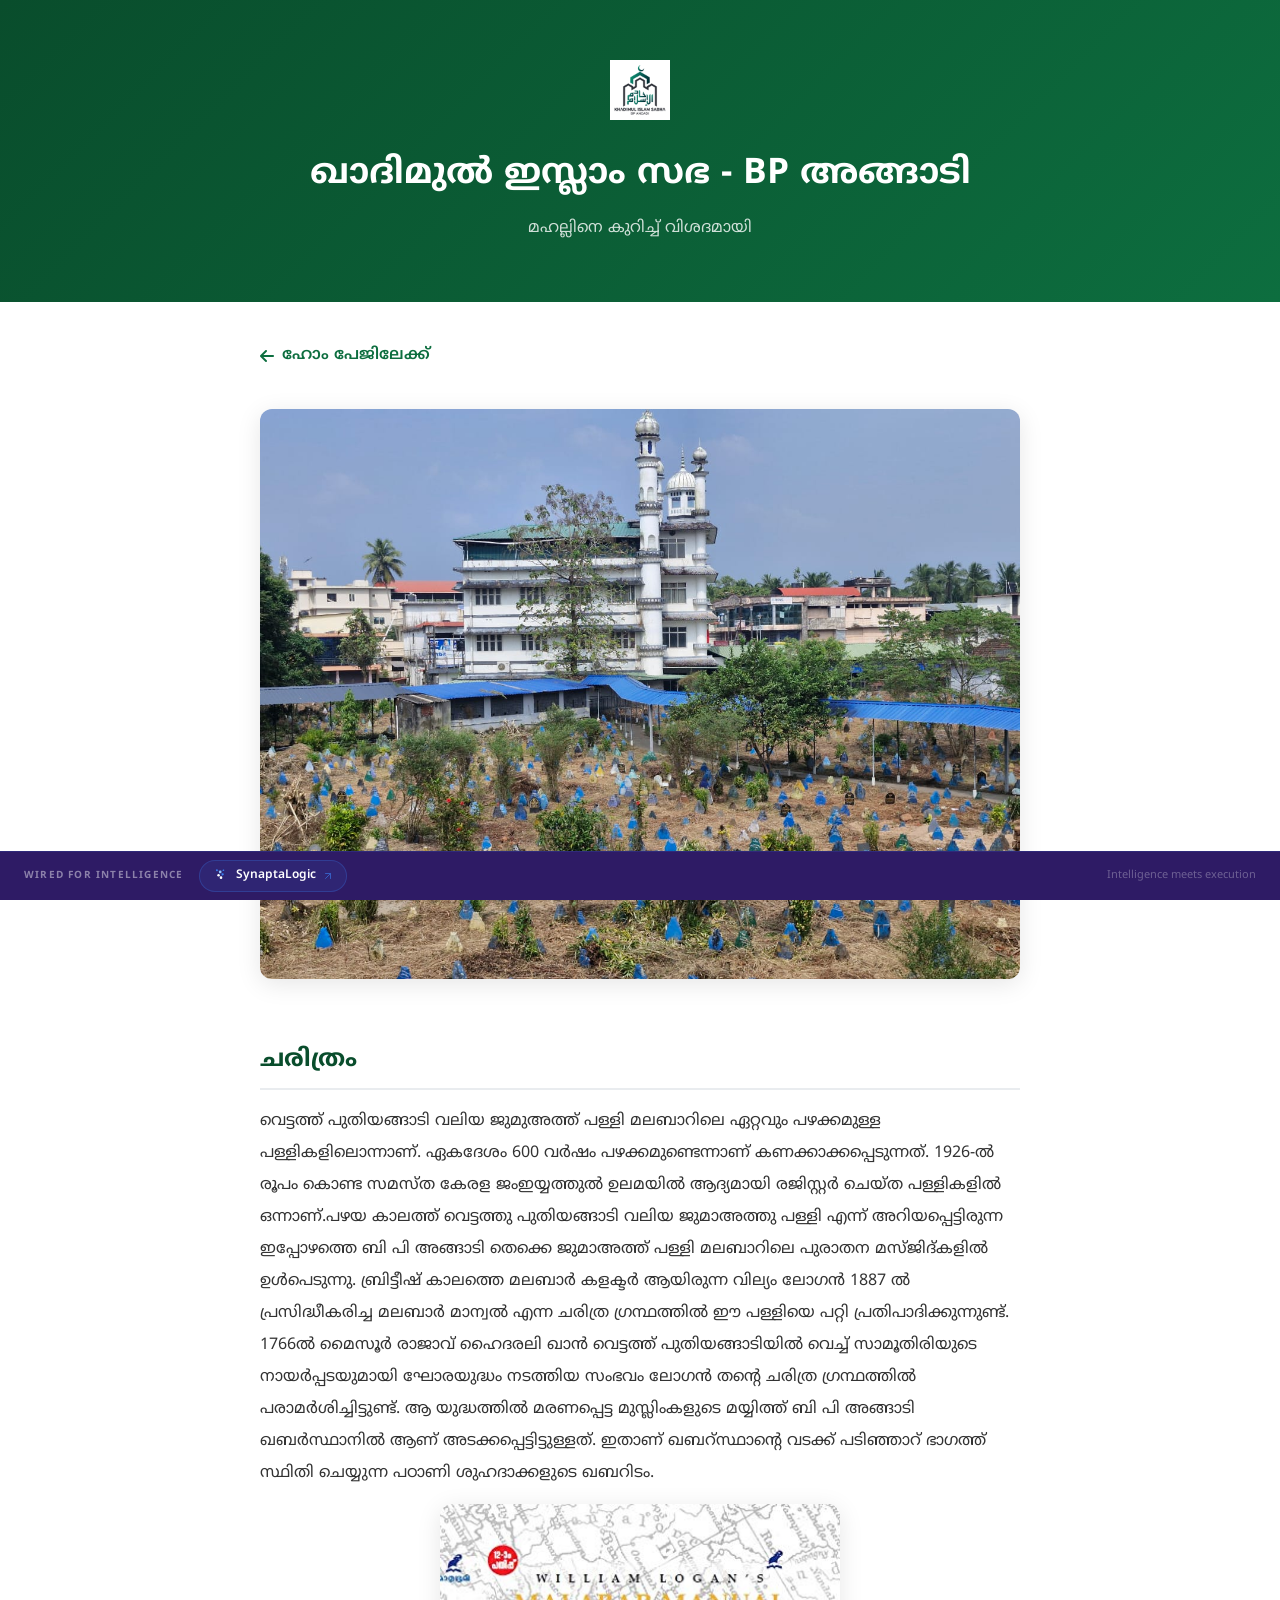
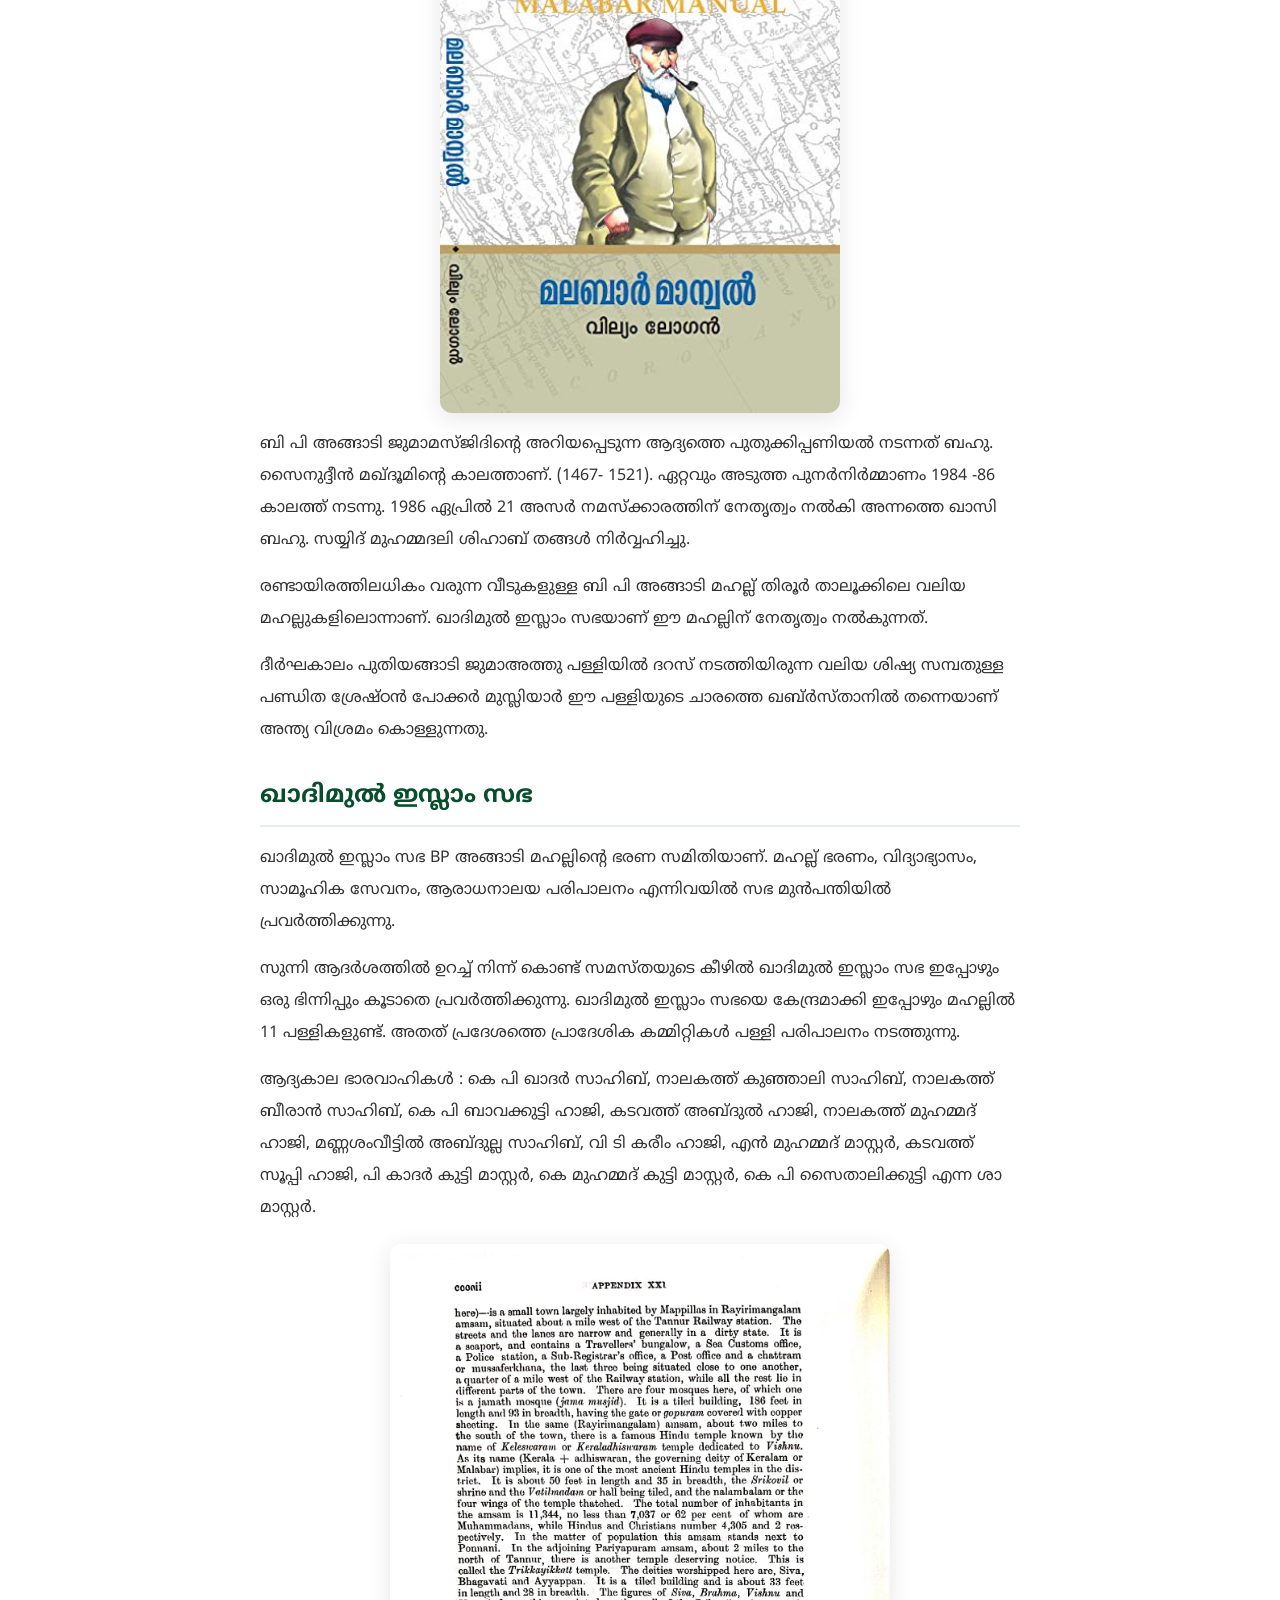
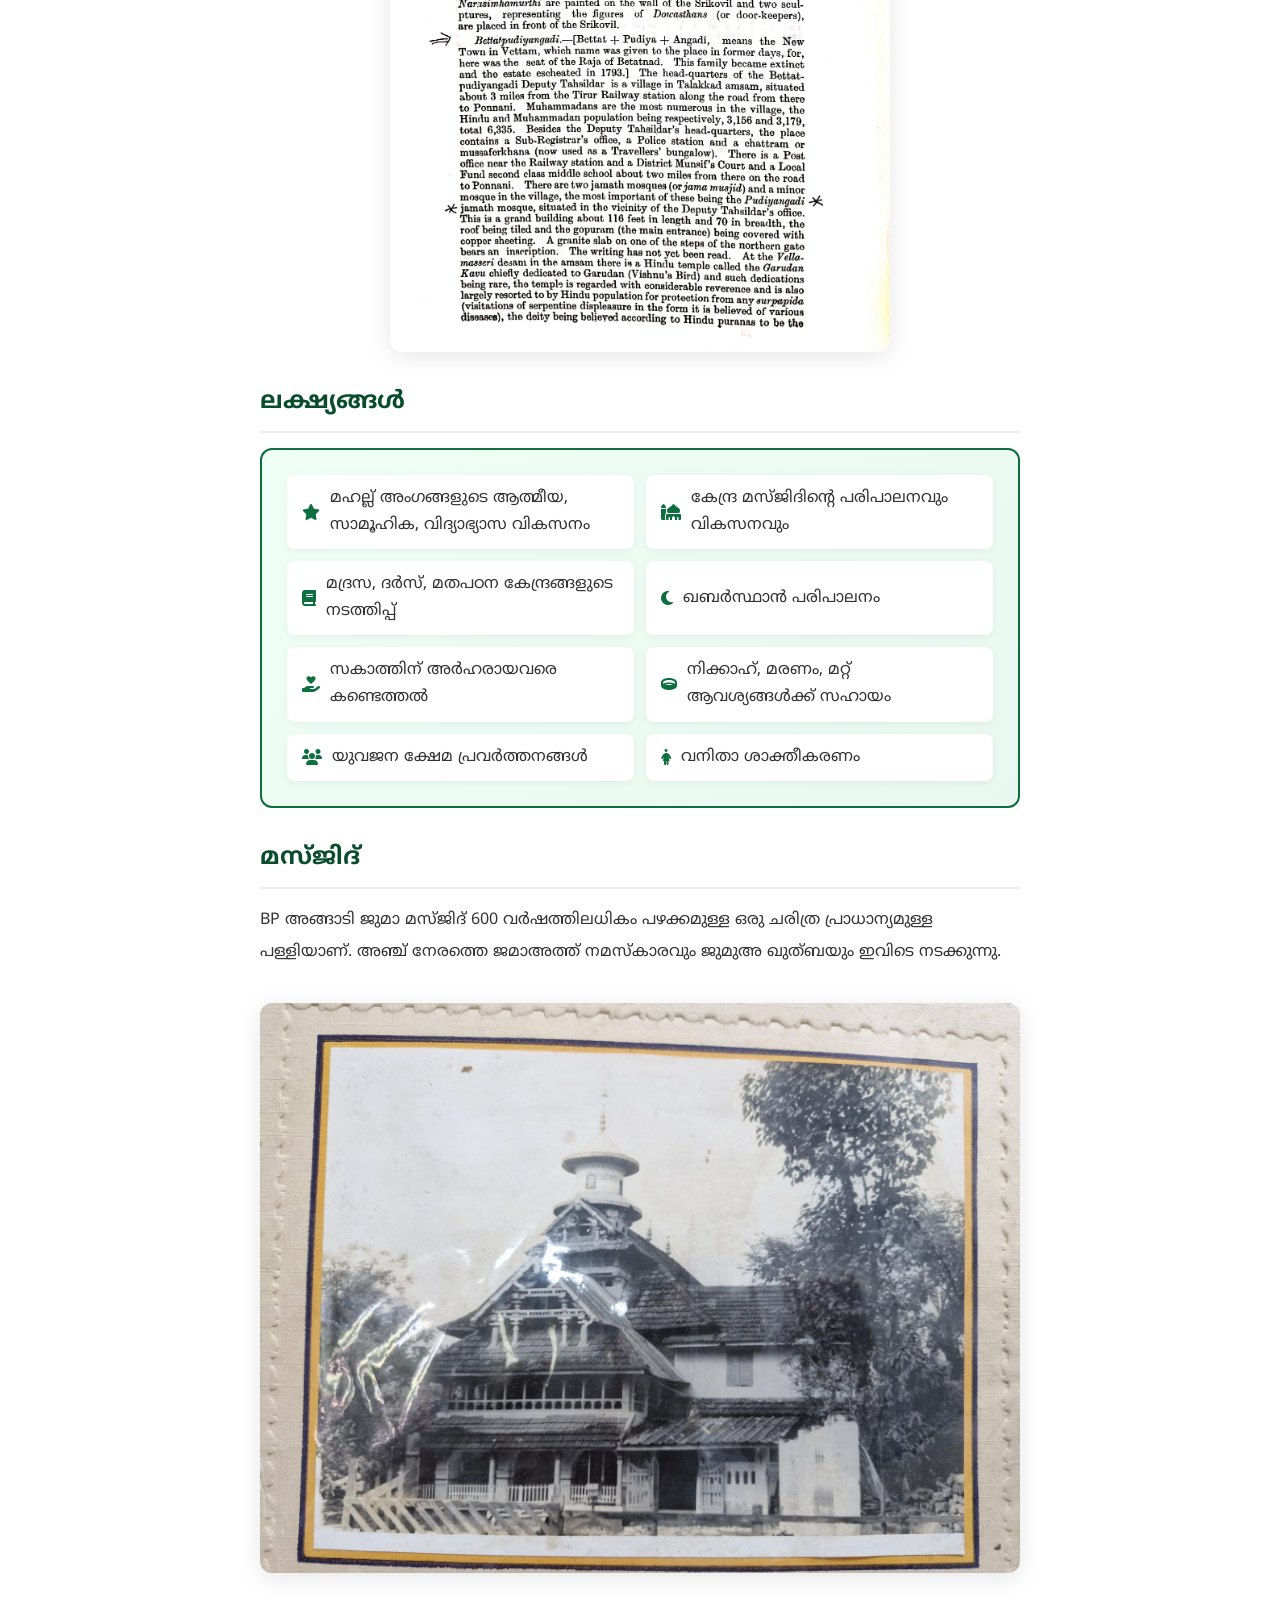
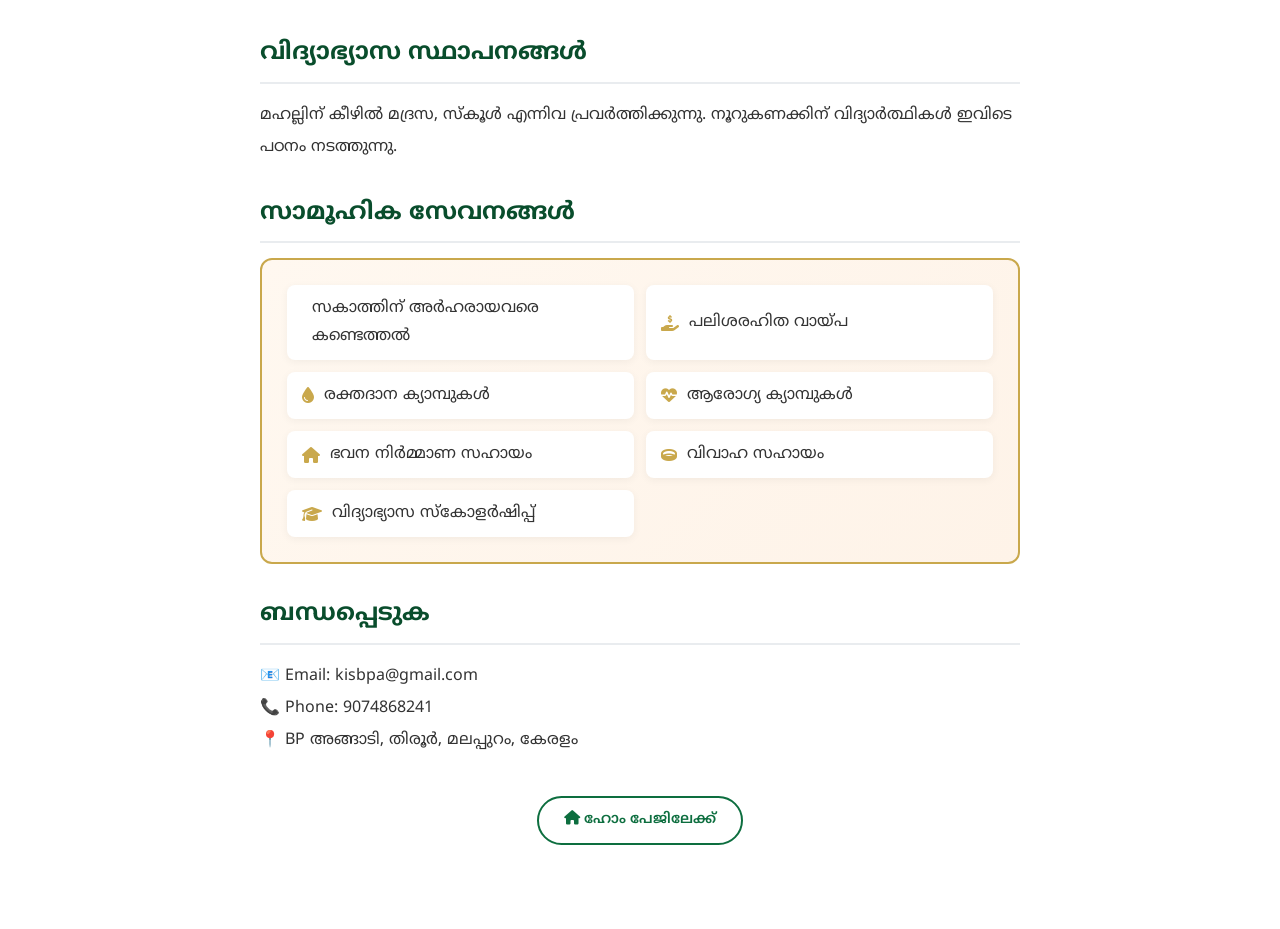
==== commit a68ee651: "Add SynaptaLogic branding footer to all pages" ====
--- a/about.html
+++ b/about.html
@@ -168,5 +168,33 @@
         </div>
     </div>
 
+<!-- SynaptaLogic Branding Footer -->
+<footer class="sl-footer">
+    <div class="sl-footer-inner">
+        <div class="sl-footer-left">
+            <span class="sl-footer-label">WIRED FOR INTELLIGENCE</span>
+            <a href="https://synaptaLogic.com" target="_blank" rel="noopener" class="sl-footer-badge">
+                <svg class="sl-footer-logo" xmlns="http://www.w3.org/2000/svg" viewBox="0 0 44 44" width="18" height="18">
+                    <line x1="12" y1="8" x2="20" y2="12" stroke="#3B82F6" stroke-width="0.9" opacity="0.7"/>
+                    <line x1="20" y1="12" x2="28" y2="8" stroke="#3B82F6" stroke-width="0.9" opacity="0.7"/>
+                    <line x1="20" y1="12" x2="16" y2="20" stroke="#3B82F6" stroke-width="0.9" opacity="0.7"/>
+                    <line x1="20" y1="12" x2="26" y2="18" stroke="#3B82F6" stroke-width="0.9" opacity="0.7"/>
+                    <line x1="16" y1="20" x2="22" y2="26" stroke="#3B82F6" stroke-width="0.9" opacity="0.7"/>
+                    <line x1="26" y1="18" x2="22" y2="26" stroke="#3B82F6" stroke-width="0.9" opacity="0.7"/>
+                    <circle cx="20" cy="12" r="3.2" fill="#93C5FD"/>
+                    <circle cx="16" cy="20" r="3" fill="#FFFFFF"/>
+                    <circle cx="26" cy="18" r="2.8" fill="#3B82F6"/>
+                    <circle cx="22" cy="26" r="3.2" fill="#FFFFFF"/>
+                    <circle cx="12" cy="8" r="2.2" fill="#3B82F6"/>
+                    <circle cx="28" cy="8" r="2" fill="#3B82F6"/>
+                </svg>
+                <strong>SynaptaLogic</strong>
+                <svg width="12" height="12" viewBox="0 0 24 24" fill="none" stroke="currentColor" stroke-width="2" stroke-linecap="round" stroke-linejoin="round"><path d="M7 17L17 7M17 7H7M17 7v10"/></svg>
+            </a>
+        </div>
+        <span class="sl-footer-right">Intelligence meets execution</span>
+    </div>
+</footer>
+
 </body>
 </html>
--- a/style.css
+++ b/style.css
@@ -1976,3 +1976,80 @@
     0% { opacity: 0; }
     100% { opacity: 1; }
 }
+
+
+/* ===== SynaptaLogic Branding Footer ===== */
+.sl-footer {
+    position: fixed;
+    bottom: 0;
+    left: 0;
+    right: 0;
+    background: #2E1B65;
+    border-top: 1px solid rgba(59,130,246,0.15);
+    z-index: 9999;
+}
+.sl-footer-inner {
+    display: flex;
+    align-items: center;
+    justify-content: space-between;
+    padding: 8px 24px;
+}
+.sl-footer-left {
+    display: flex;
+    align-items: center;
+    gap: 16px;
+}
+.sl-footer-label {
+    font-size: 10px;
+    font-weight: 700;
+    letter-spacing: 1.2px;
+    color: rgba(255,255,255,0.45);
+}
+.sl-footer-badge {
+    display: inline-flex;
+    align-items: center;
+    gap: 6px;
+    padding: 5px 12px;
+    background: rgba(59,130,246,0.1);
+    border: 1px solid rgba(59,130,246,0.25);
+    border-radius: 20px;
+    font-size: 12px;
+    color: rgba(255,255,255,0.8);
+    text-decoration: none;
+    transition: all 0.2s ease;
+}
+.sl-footer-badge strong {
+    color: #fff;
+    font-weight: 600;
+}
+.sl-footer-logo {
+    width: 18px;
+    height: 18px;
+    border-radius: 50%;
+}
+.sl-footer-badge:hover {
+    background: rgba(59,130,246,0.2);
+    border-color: rgba(59,130,246,0.4);
+    color: #fff;
+}
+.sl-footer-badge svg:last-child {
+    opacity: 0.6;
+    color: #3B82F6;
+}
+.sl-footer-badge:hover svg:last-child {
+    opacity: 1;
+}
+.sl-footer-right {
+    font-size: 11px;
+    color: rgba(255,255,255,0.3);
+}
+body {
+    padding-bottom: 44px;
+}
+@media (max-width: 768px) {
+    .sl-footer-right { display: none; }
+    .sl-footer-label { display: none; }
+}
+@media print {
+    .sl-footer { display: none !important; }
+}
